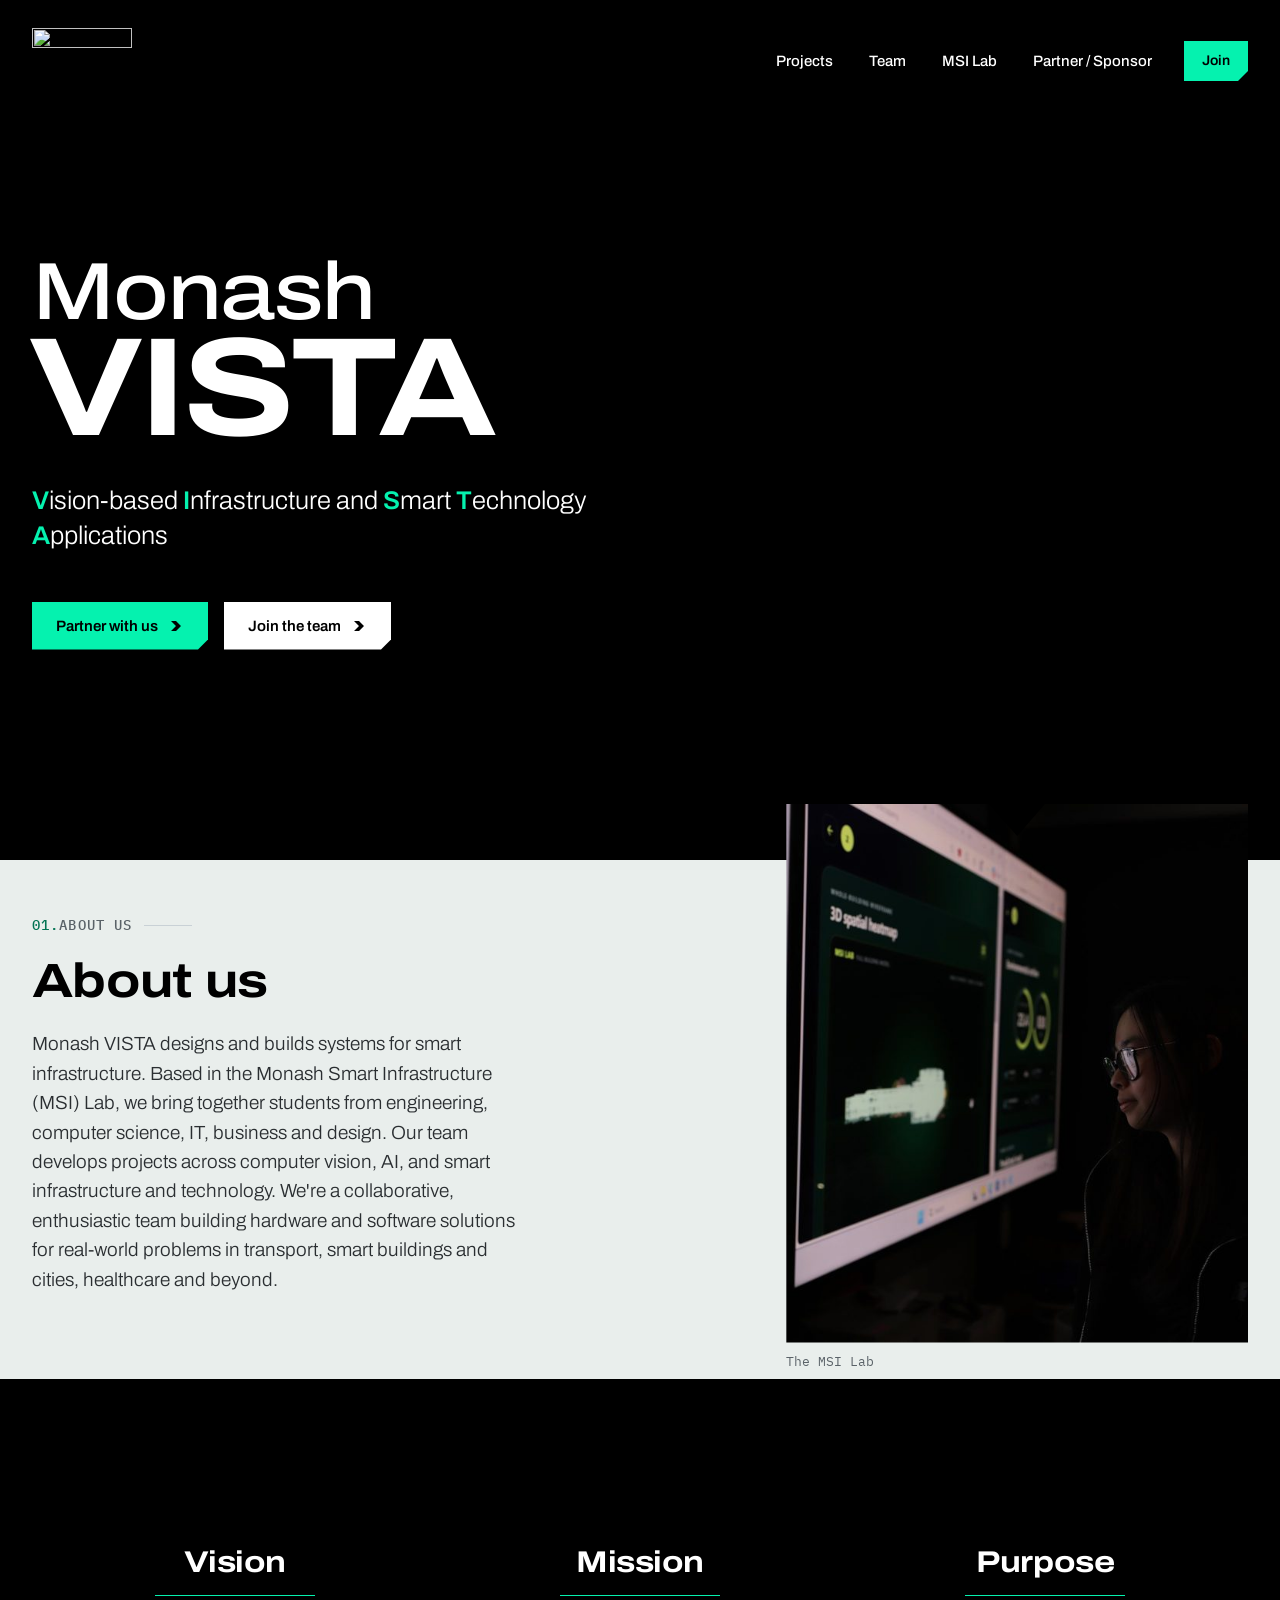
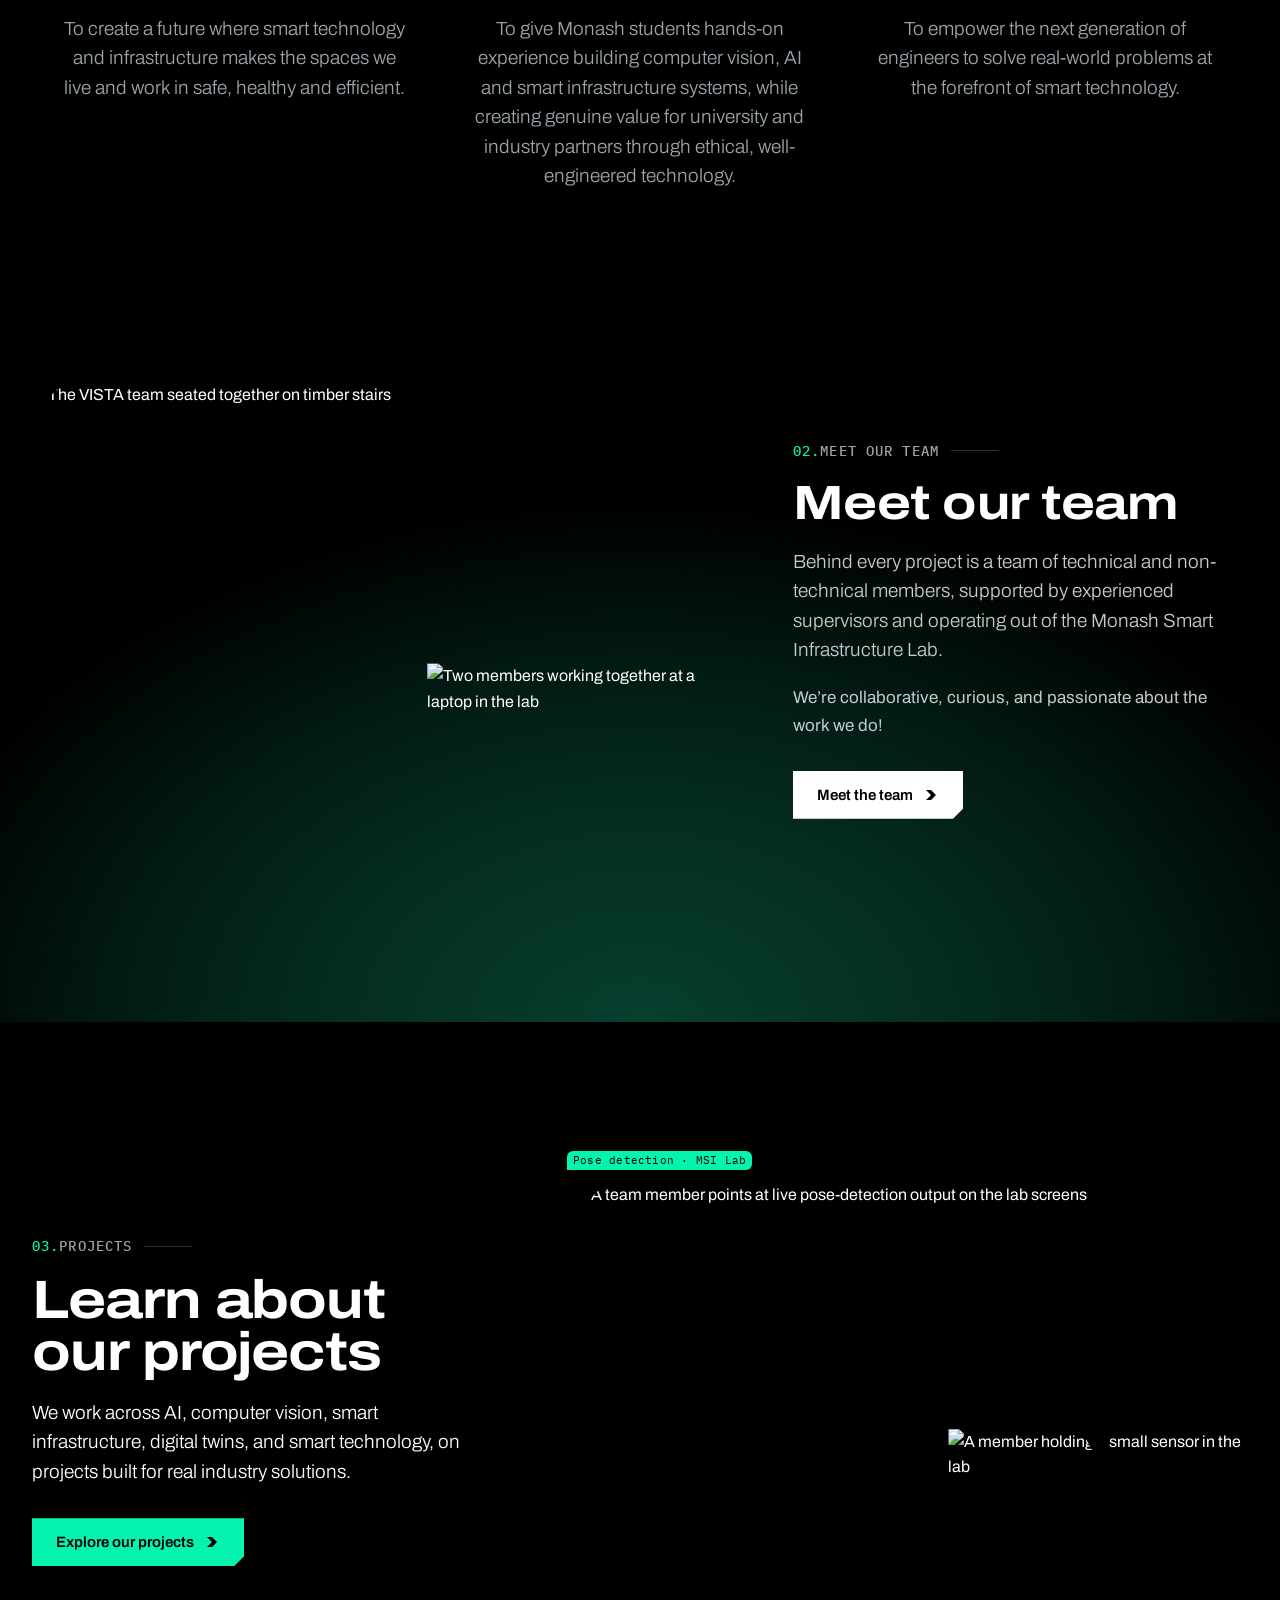
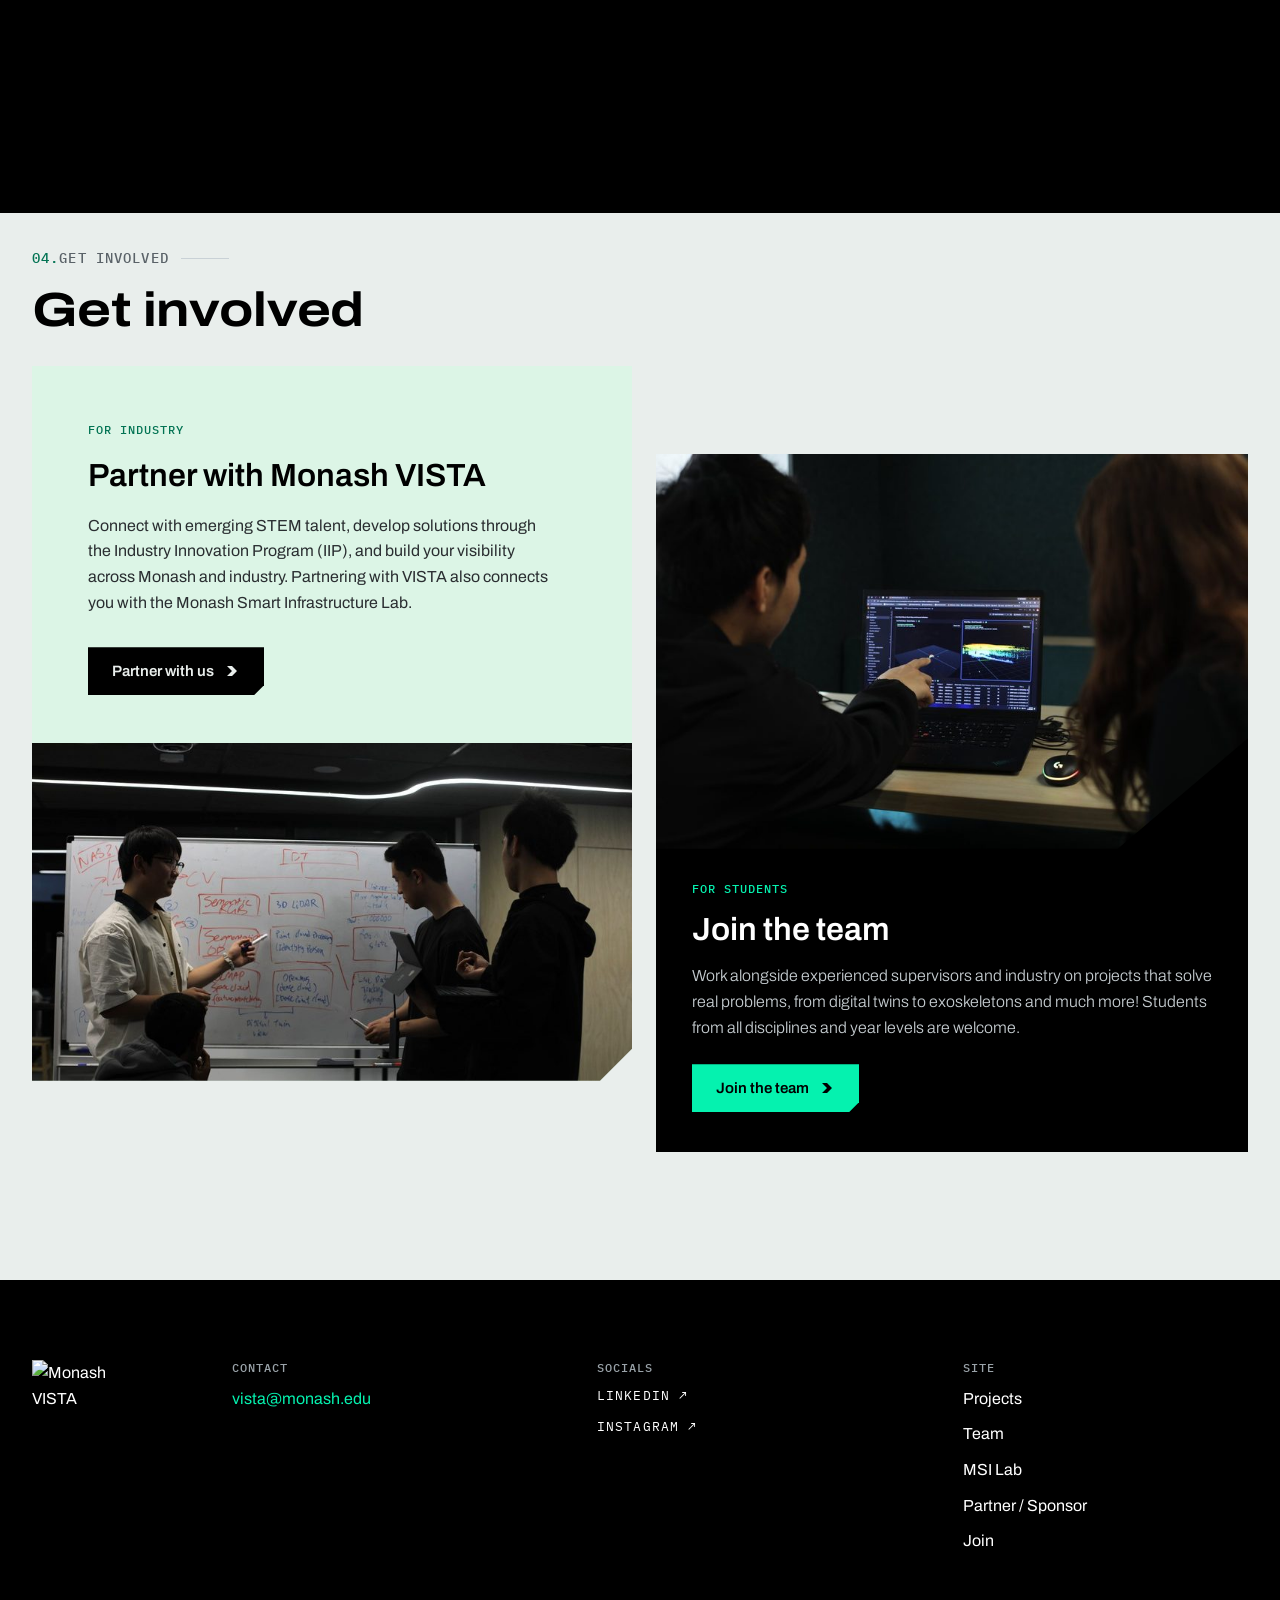
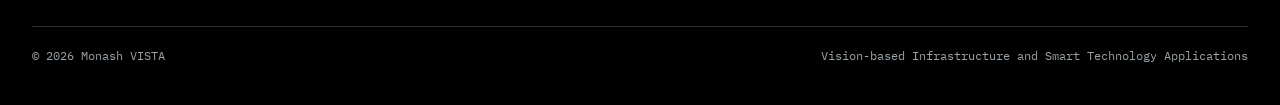
==== index.html @ 9b798c3b "Update vision, mission and purpose statements" ====
<!doctype html>
<html lang="en-AU">
<head>
  <meta charset="utf-8">
  <meta name="viewport" content="width=device-width, initial-scale=1">
  <title>Monash VISTA — Vision-based Infrastructure and Smart Technology Applications</title>
  <meta name="description" content="Monash VISTA is an engineering student team designing vision-based sensing systems for smart infrastructure, based in the Monash Smart Infrastructure (MSI) Lab.">
  <meta property="og:title" content="Monash VISTA — Vision-based Infrastructure and Smart Technology Applications">
  <meta property="og:description" content="Monash VISTA is an engineering student team designing vision-based sensing systems for smart infrastructure, based in the Monash Smart Infrastructure (MSI) Lab.">
  <meta property="og:image" content="assets/images/team/team-2026-1600.jpg">
  <meta name="theme-color" content="#000000">
  <link rel="icon" href="assets/images/logo/vista-mark-black.svg" type="image/svg+xml">

  <!-- Fonts (free, Google Fonts): Archivo + IBM Plex Mono -->
  <link rel="preconnect" href="https://fonts.googleapis.com">
  <link rel="preconnect" href="https://fonts.gstatic.com" crossorigin>
  <link rel="stylesheet" href="https://fonts.googleapis.com/css2?family=Archivo:wdth,wght@100..125,300..700&family=IBM+Plex+Mono:wght@400;500&display=swap">

  <link rel="stylesheet" href="assets/css/styles.css">
  <script>document.documentElement.classList.add('js');</script>
  <script src="assets/js/main.js" defer></script>
</head>
<body>
  <a class="skip-link" href="#main">Skip to content</a>

  <!-- ===================== HERO (dark) ===================== -->
  <section class="hero" data-theme="dark" aria-label="Introduction">
    <!-- Animated point field, drawn by main.js -->
    <canvas class="hero__field" aria-hidden="true"></canvas>
    <div class="hero__boxes" aria-hidden="true"></div>

    <header class="site-header wrap">
      <a class="site-header__logo" href="index.html" aria-label="Monash VISTA home">
        <img src="assets/images/logo/vista-mark-white.svg" alt="" width="100" height="66">
      </a>
      <button class="menu-toggle" type="button" aria-expanded="false" aria-controls="site-nav">Menu</button>
      <nav class="site-nav" id="site-nav" aria-label="Main">
        <a class="site-nav__link" href="projects.html">Projects</a>
        <a class="site-nav__link" href="team.html">Team</a>
        <a class="site-nav__link" href="msi-lab.html">MSI Lab</a>
        <a class="site-nav__link" href="partner.html">Partner / Sponsor</a>
        <a class="btn btn--small" href="index.html#join">Join</a>
      </nav>
    </header>

    <div class="hero__content wrap">
      <h1 class="hero__title">
        <span class="hero__monash">Monash</span>
        <span class="hero__vista">VISTA</span>
      </h1>
      <p class="hero__name"><b>V</b>ision-based <b>I</b>nfrastructure and <b>S</b>mart <b>T</b>echnology <b>A</b>pplications</p>
      <div class="hero__actions">
        <a class="btn" href="partner.html">Partner with us <svg class="chev" viewBox="0 0 12 10" aria-hidden="true"><polygon points="0,0 5,0 10,5 5,10 0,10 5,5" fill="currentColor"/></svg></a>
        <a class="btn btn--ink" href="#join">Join the team <svg class="chev" viewBox="0 0 12 10" aria-hidden="true"><polygon points="0,0 5,0 10,5 5,10 0,10 5,5" fill="currentColor"/></svg></a>
      </div>
    </div>
  </section>

  <main id="main">

    <!-- ===================== 01 ABOUT US (off-white) ===================== -->
    <section class="about soft" id="about" data-theme="light">
      <div class="wrap about__grid">
        <div class="about__text stack">
          <span class="label"><span class="label__index">01.</span>About us</span>
          <h2 class="display h-section">About us</h2>
          <p class="lead">Monash VISTA designs and builds systems for smart infrastructure. Based in the Monash Smart Infrastructure (MSI) Lab, we bring together students from engineering, computer science, IT, business and design. Our team develops projects across computer vision, AI, and smart infrastructure and technology. We're a collaborative, enthusiastic team building hardware and software solutions for real-world problems in transport, smart buildings and cities, healthcare and beyond.</p>
        </div>
        <figure class="about__photo">
          <div class="cut cut--notch">
            <img src="assets/images/team/lab-dashboards-600.jpg" srcset="assets/images/team/lab-dashboards-600.jpg 600w, assets/images/team/lab-dashboards-1200.jpg 1200w" sizes="(max-width: 860px) 100vw, 480px" alt="A VISTA member lit by the 3D spatial heatmap and environmental dashboards in the MSI Lab" width="600" height="700" loading="lazy">
          </div>
          <figcaption class="caption">The MSI Lab</figcaption>
        </figure>
      </div>
    </section>

    <!-- ===================== VISION / MISSION / PURPOSE (black) ===================== -->
    <section class="vmp" id="vision" data-theme="dark" aria-label="Vision, mission and purpose">
      <div class="wrap vmp__grid">
        <div class="vmp__item">
          <h3 class="display">Vision</h3>
          <span class="vmp__rule" aria-hidden="true"></span>
          <p class="lead">To create a future where smart technology and infrastructure makes the spaces we live and work in safe, healthy and efficient. </p>
        </div>
        <div class="vmp__item">
          <h3 class="display">Mission</h3>
          <span class="vmp__rule" aria-hidden="true"></span>
          <p class="lead">To give Monash students hands-on experience building computer vision, AI and smart infrastructure systems, while creating genuine value for university and industry partners through ethical, well-engineered technology.</p>
        </div>
        <div class="vmp__item">
          <h3 class="display">Purpose</h3>
          <span class="vmp__rule" aria-hidden="true"></span>
          <p class="lead">To empower the next generation of engineers to solve real-world problems at the forefront of smart technology.</p>
        </div>
      </div>
    </section>

    <!-- ===================== 02 MEET OUR TEAM (green glow) ===================== -->
    <section class="home-team glow" id="team" data-theme="dark">
      <div class="wrap home-team__grid">
        <div class="home-team__photos">
          <div class="cut cut--corner">
            <img src="assets/images/team/team-2026-800.jpg" srcset="assets/images/team/team-2026-800.jpg 800w, assets/images/team/team-2026-1600.jpg 1600w" sizes="(max-width: 860px) 100vw, 640px" alt="The VISTA team seated together on timber stairs" width="800" height="533" loading="lazy">
          </div>
          <div class="cut cut--blade home-team__inset">
            <img src="assets/images/team/lab-laptop-pair-800.jpg" srcset="assets/images/team/lab-laptop-pair-800.jpg 800w, assets/images/team/lab-laptop-pair-1600.jpg 1600w" sizes="(max-width: 860px) 70vw, 320px" alt="Two members working together at a laptop in the lab" width="800" height="533" loading="lazy">
          </div>
        </div>
        <div class="home-team__text stack">
          <span class="label"><span class="label__index">02.</span>Meet our team</span>
          <h2 class="display h-section">Meet our team</h2>
          <p class="lead">Behind every project is a team of technical and non-technical members, supported by experienced supervisors and operating out of the Monash Smart Infrastructure Lab.</p>
          <p style="font-size:17px">We’re collaborative, curious, and passionate about the work we do!</p>
          <a class="btn btn--ink" href="team.html">Meet the team <svg class="chev" viewBox="0 0 12 10" aria-hidden="true"><polygon points="0,0 5,0 10,5 5,10 0,10 5,5" fill="currentColor"/></svg></a>
        </div>
      </div>
    </section>

    <!-- ===================== 03 LEARN ABOUT OUR PROJECTS (black) ===================== -->
    <section class="home-projects" id="projects" data-theme="dark">
      <div class="wrap home-projects__grid">
        <div class="home-projects__text stack">
          <span class="label"><span class="label__index">03.</span>Projects</span>
          <h2 class="display">Learn about our projects</h2>
          <p class="lead">We work across AI, computer vision, smart infrastructure, digital twins, and smart technology, on projects built for real industry solutions.</p>
          <a class="btn" href="projects.html">Explore our projects <svg class="chev" viewBox="0 0 12 10" aria-hidden="true"><polygon points="0,0 5,0 10,5 5,10 0,10 5,5" fill="currentColor"/></svg></a>
        </div>
        <div class="home-projects__photos">
          <div class="track" data-reveal>
            <span class="track__tag">Pose detection · MSI Lab</span>
            <div class="cut cut--corner">
              <img src="assets/images/projects/digital-twin-detection-800.jpg" srcset="assets/images/projects/digital-twin-detection-800.jpg 800w, assets/images/projects/digital-twin-detection-1600.jpg 1600w" sizes="(max-width: 860px) 100vw, 560px" alt="A team member points at live pose-detection output on the lab screens" width="800" height="533" loading="lazy">
            </div>
          </div>
          <div class="cut cut--notch home-projects__inset">
            <img src="assets/images/projects/sensor-in-hand-800.jpg" srcset="assets/images/projects/sensor-in-hand-800.jpg 800w, assets/images/projects/sensor-in-hand-1600.jpg 1600w" sizes="(max-width: 860px) 70vw, 320px" alt="A member holding a small sensor in the lab" width="800" height="533" loading="lazy">
          </div>
        </div>
      </div>
    </section>

    <!-- ===================== 04 GET INVOLVED (off-white) ===================== -->
    <section class="involve soft" id="partner" data-theme="light">
      <div class="wrap">
        <span class="label"><span class="label__index">04.</span>Get involved</span>
        <h2 class="display h-section">Get involved</h2>
        <div class="involve__grid">
          <div class="partner stack">
            <span class="involve__kicker">For industry</span>
            <h3>Partner with Monash VISTA</h3>
            <p>Connect with emerging STEM talent, develop solutions through the Industry Innovation Program (IIP), and build your visibility across Monash and industry. Partnering with VISTA also connects you with the Monash Smart Infrastructure Lab.</p>
            <a class="btn btn--ink" href="partner.html">Partner with us <svg class="chev" viewBox="0 0 12 10" aria-hidden="true"><polygon points="0,0 5,0 10,5 5,10 0,10 5,5" fill="currentColor"/></svg></a>
            <div class="partner__photo">
              <img src="assets/images/partner/partner-card-whiteboard-800.jpg" srcset="assets/images/partner/partner-card-whiteboard-800.jpg 800w, assets/images/partner/partner-card-whiteboard-1600.jpg 1600w" sizes="(max-width: 860px) 100vw, 600px" alt="VISTA members mapping out a system architecture on the whiteboard" width="800" height="450" loading="lazy">
            </div>
          </div>
          <div class="join stack" id="join" data-theme="dark">
            <div class="cut cut--blade">
              <img src="assets/images/team/lab-point-cloud-800.jpg" srcset="assets/images/team/lab-point-cloud-800.jpg 800w, assets/images/team/lab-point-cloud-1600.jpg 1600w" sizes="(max-width: 860px) 100vw, 480px" alt="Two VISTA members reviewing a LiDAR point cloud on a laptop" width="800" height="534" loading="lazy">
            </div>
            <div class="join__body stack">
              <span class="involve__kicker">For students</span>
              <h3>Join the team</h3>
              <p>Work alongside experienced supervisors and industry on projects that solve real problems, from digital twins to exoskeletons and much more! Students from all disciplines and year levels are welcome.</p>
              <a class="btn" href="mailto:vista@monash.edu">Join the team <svg class="chev" viewBox="0 0 12 10" aria-hidden="true"><polygon points="0,0 5,0 10,5 5,10 0,10 5,5" fill="currentColor"/></svg></a>
            </div>
          </div>
        </div>
      </div>
    </section>
  </main>

  <!-- ===================== FOOTER (dark) ===================== -->
  <footer class="site-footer" id="contact" data-theme="dark">
    <div class="wrap">
      <div class="site-footer__grid">
        <img class="site-footer__lockup" src="assets/images/logo/vista-lockup-white.svg" alt="Monash VISTA" width="120" height="137">
        <div class="site-footer__col stack">
          <span class="site-footer__heading">CONTACT</span>
          <a class="site-footer__email" href="mailto:vista@monash.edu">vista@monash.edu</a>
        </div>
        <div class="site-footer__col stack">
          <span class="site-footer__heading">SOCIALS</span>
          <a class="site-footer__social" href="https://www.linkedin.com/company/114964562" target="_blank" rel="noopener">LINKEDIN ↗</a>
          <a class="site-footer__social" href="https://www.instagram.com/monashvista" target="_blank" rel="noopener">INSTAGRAM ↗</a>
        </div>
        <nav class="site-footer__col stack" aria-label="Footer">
          <span class="site-footer__heading">SITE</span>
          <a href="projects.html">Projects</a>
          <a href="team.html">Team</a>
          <a href="msi-lab.html">MSI Lab</a>
          <a href="partner.html">Partner / Sponsor</a>
          <a href="index.html#join">Join</a>
        </nav>
      </div>
      <div class="site-footer__base">
        <span>© <span data-year>2026</span> Monash VISTA</span>
        <span>Vision-based Infrastructure and Smart Technology Applications</span>
      </div>
    </div>
  </footer>
</body>
</html>
---- assets/css/styles.css ----
/* ==========================================================================
   Monash VISTA — site styles
   Built from the VISTA Design System (colours, type, spacing, components).
   Used by every page: index.html, team.html, projects.html
   Sections:
     1. Tokens (colours, spacing, fonts)  – change brand values here
     2. Base
     3. Components (button, link, label, tracking frame, chevron cuts, glow)
     4. Layout helpers
     5. Header & nav
     6. Homepage sections (hero, about, vision/mission/purpose, team, projects, get involved)
     7. Inner pages (page header, team cards, project rows, closing band)
     7b. MSI Lab page
     7c. Partner / Sponsor page
     8. Footer
     9. Placeholders (remove once the team's text is in)
    10. Phone / tablet adjustments
    11. Reduced motion
   ========================================================================== */

/* 1. TOKENS ---------------------------------------------------------------- */
:root,
[data-theme="light"] {
  --mint: #05f2af;
  --mint-deep: #027353;     /* mint for TEXT on light backgrounds (Mint itself is too light) */
  --mint-wash: #e1fef6;
  --black: #000000;
  --white: #ffffff;
  --off-white: #e9eeec;     /* the soft light background used for light sections */
  --body-dark: #2a2e31;     /* very dark grey body text on light sections */
  --body-light: #c4cbcf;    /* light grey body text on dark sections */

  --surface: #ffffff;
  --surface-raised: #f2f6f8;
  --ink: #000000;
  --ink-muted: #5a6268;
  --line: #c9d1d6;
  --accent: var(--mint-deep);
  --accent-fill: var(--mint);
  --on-accent-fill: var(--black);
  --track: var(--mint-deep);
  --on-track: var(--white);
  --focus: var(--black);

  --space-1: 4px;  --space-2: 8px;   --space-3: 12px;  --space-4: 16px;
  --space-6: 24px; --space-8: 32px;  --space-12: 48px; --space-16: 64px;
  --space-24: 96px; --space-32: 128px;

  --radius-tip: 6px;
  --cut-sm: 10px;
  --cut-lg: 32px;

  --font-sans: "Archivo", "Helvetica Neue", Arial, sans-serif;
  --font-mono: "IBM Plex Mono", ui-monospace, Menlo, monospace;
  --ease: cubic-bezier(.2, .7, .2, 1);
  --page-max: 1280px;

  /* The green glow used behind headers and closing bands */
  --glow: radial-gradient(ellipse 75% 85% at 50% 100%, #073f2f 0%, #052e22 30%, #021a13 55%, #000 80%);
}

/* Any element with data-theme="dark" flips these */
[data-theme="dark"] {
  --surface: #000000;
  --surface-raised: #0d1114;
  --ink: #ffffff;
  --ink-muted: #9aa3a9;
  --line: #2b3236;
  --accent: var(--mint);
  --track: var(--mint);
  --on-track: var(--black);
  --focus: var(--mint);
}
/* Light sections use the soft off-white instead of pure white */
[data-theme="light"].soft { --surface: var(--off-white); }

/* 2. BASE ------------------------------------------------------------------ */
*, *::before, *::after { box-sizing: border-box; }
html { scroll-behavior: smooth; }
body {
  margin: 0;
  font-family: var(--font-sans);
  font-size: 16px;
  line-height: 1.6;
  background: var(--black);
  color: var(--ink);
  -webkit-font-smoothing: antialiased;
}
img { display: block; max-width: 100%; height: auto; }
a { color: inherit; }
h1, h2, h3, p, figure, ol, ul { margin: 0; }
/* Every themed block paints its own ground and text colour */
[data-theme] { background: var(--surface); color: var(--ink); }

.skip-link {
  position: absolute; left: var(--space-4); top: -60px; z-index: 100;
  background: var(--mint); color: var(--black);
  padding: var(--space-2) var(--space-4); font-weight: 600;
}
.skip-link:focus { top: var(--space-4); }

:focus-visible { outline: 2px solid var(--focus); outline-offset: 3px; }

/* Big bold, extra-wide headings */
.display {
  font-weight: 700;
  font-stretch: 118%;
  letter-spacing: -0.015em;
  line-height: 0.98;
  text-wrap: balance;
}
.h-section { font-size: 48px; }           /* About us, Meet our team, Get involved … */
.h-page    { font-size: 58px; line-height: 0.96; letter-spacing: -0.025em; }  /* Meet the team, Our projects */
.mono { font-family: var(--font-mono); }

/* 3. COMPONENTS ------------------------------------------------------------ */

/* Signpost label: 01.ABOUT US */
.label {
  display: inline-flex; align-items: baseline; align-self: flex-start;
  font-family: var(--font-mono); font-size: 14px; font-weight: 500;
  letter-spacing: 0.08em; line-height: 1.3; text-transform: uppercase;
  color: var(--ink-muted);
}
.label__index { color: var(--accent); }
.label::after {
  content: ""; width: var(--space-12); height: 1px;
  margin-left: var(--space-3); background: var(--line); align-self: center;
}

/* Button: chevron-cut corner (the cut deepens on hover) */
.btn {
  --btn-bg: var(--accent-fill);
  --btn-fg: var(--on-accent-fill);
  position: relative; isolation: isolate;
  display: inline-flex; align-items: center; gap: var(--space-3);
  min-height: 48px;
  padding: 14px var(--space-6);
  color: var(--btn-fg);
  font: 600 15px/1.2 var(--font-sans);
  text-decoration: none; cursor: pointer;
  border: 0; background: none;
}
.btn::before {
  content: ""; position: absolute; inset: 0; z-index: -1;
  background: var(--btn-bg);
  clip-path: polygon(0 0, 100% 0, 100% calc(100% - var(--cut-sm)), calc(100% - var(--cut-sm)) 100%, 0 100%);
  transition: clip-path 220ms var(--ease);
}
.btn:hover::before {
  clip-path: polygon(0 0, 100% 0, 100% calc(100% - var(--cut-sm) * 2), calc(100% - var(--cut-sm) * 2) 100%, 0 100%);
}
.btn--ink { --btn-bg: var(--ink); --btn-fg: var(--surface); }
.btn--small { min-height: 40px; padding: 10px 18px; font-size: 14px; }

.chev { width: 14px; height: 10px; flex: none; transition: transform 220ms var(--ease); }
.btn:hover .chev, .link:hover .chev { transform: translateX(3px); }

/* Text link with chevron */
.link {
  display: inline-flex; align-items: center; gap: var(--space-2);
  align-self: flex-start;
  color: var(--ink); font: 600 15px/1.3 var(--font-sans);
  text-decoration: none; padding: 6px 0 4px;
  background: linear-gradient(var(--accent), var(--accent)) 0 100% / 100% 1.5px no-repeat;
  transition: background-size 220ms var(--ease);
}
.link:hover { background-size: 35% 1.5px; }
.link .chev { color: var(--accent); }

/* Tracking frame: detection-box corner brackets + mono tag */
.track {
  --b: 18px; --w: 1.5px;
  position: relative; display: block; padding: var(--space-2);
  background:
    linear-gradient(var(--track), var(--track)) 0 0 / var(--b) var(--w) no-repeat,
    linear-gradient(var(--track), var(--track)) 0 0 / var(--w) var(--b) no-repeat,
    linear-gradient(var(--track), var(--track)) 100% 0 / var(--b) var(--w) no-repeat,
    linear-gradient(var(--track), var(--track)) 100% 0 / var(--w) var(--b) no-repeat,
    linear-gradient(var(--track), var(--track)) 0 100% / var(--b) var(--w) no-repeat,
    linear-gradient(var(--track), var(--track)) 0 100% / var(--w) var(--b) no-repeat,
    linear-gradient(var(--track), var(--track)) 100% 100% / var(--b) var(--w) no-repeat,
    linear-gradient(var(--track), var(--track)) 100% 100% / var(--w) var(--b) no-repeat;
}
.track__tag {
  position: absolute; left: 0; bottom: 100%; margin-bottom: var(--space-1);
  padding: 2px 6px;
  border-radius: var(--radius-tip) var(--radius-tip) var(--radius-tip) 0;
  background: var(--track); color: var(--on-track);
  font: 400 11px/1.4 var(--font-mono); letter-spacing: 0.02em; white-space: nowrap;
}
/* Brackets ease in when scrolled into view (added by main.js) */
.js .track[data-reveal] { --b: 0px; transition: --b 400ms var(--ease); }
.js .track[data-reveal].is-in { --b: 18px; }
@property --b { syntax: "<length>"; inherits: false; initial-value: 18px; }

/* Chevron cuts: photo crops from the logo's geometry */
.cut { overflow: hidden; }
.cut img { width: 100%; height: 100%; object-fit: cover; }
.cut--corner {
  clip-path: polygon(var(--cut-lg) 0, 100% 0, 100% calc(100% - var(--cut-lg)), calc(100% - var(--cut-lg)) 100%, 0 100%, 0 var(--cut-lg));
}
.cut--notch { clip-path: polygon(0 0, 44% 0, 50% var(--cut-lg), 56% 0, 100% 0, 100% 100%, 0 100%); }
.cut--blade { clip-path: polygon(0 0, 100% 0, 100% 72%, 78% 100%, 0 100%); }

/* Green glow background (headers, closing bands, homepage team section) */
.glow { background-color: var(--black); background-image: var(--glow); }

/* Photo placeholder (until real photos arrive) */
.photo-todo {
  display: flex; align-items: center; justify-content: center;
  background-color: var(--surface-raised);
  background-image: radial-gradient(var(--line) 1.5px, transparent 1.5px);
  background-size: 16px 16px;
  font: 400 13px/1.4 var(--font-mono); color: var(--ink-muted); text-align: center; padding: var(--space-4);
}

/* 4. LAYOUT HELPERS -------------------------------------------------------- */
.wrap { width: 100%; max-width: var(--page-max); margin: 0 auto; padding: 0 var(--space-8); }
.stack { display: flex; flex-direction: column; }
.lead { font-size: 19px; line-height: 1.55; font-weight: 300; }
.muted { color: var(--ink-muted); }
.caption { margin-top: 10px; font: 400 13px/1.4 var(--font-mono); color: var(--ink-muted); }

/* 5. HEADER & NAV ---------------------------------------------------------- */
.site-header {
  position: absolute; top: 0; left: 0; right: 0; z-index: 10;
  display: flex; align-items: center; justify-content: space-between; gap: var(--space-6);
  padding-top: 28px; padding-bottom: 28px;
  color: var(--white);
}
.site-header--static { position: relative; }      /* inner pages: header sits in the flow */
.site-header__logo img { width: 100px; }
.site-nav { display: flex; align-items: center; gap: 28px; }
.site-nav__link {
  color: var(--white); text-decoration: none; font-size: 15px; font-weight: 500;
  padding: 12px 4px; transition: color 160ms var(--ease);
}
.site-nav__link:hover,
.site-nav__link[aria-current="page"] { color: var(--mint); }
.menu-toggle {
  display: none;
  min-height: 44px; padding: 0 var(--space-4);
  background: none; border: 1px solid #2b3236; color: var(--white);
  font: 500 12px/1 var(--font-mono); letter-spacing: 0.08em; text-transform: uppercase;
  cursor: pointer;
}

/* 6. HOMEPAGE SECTIONS ----------------------------------------------------- */

/* Hero */
.hero { position: relative; overflow: hidden; min-height: 860px; display: flex; align-items: center; }
.hero__field { position: absolute; inset: 0; width: 100%; height: 100%; }
.hero__boxes { position: absolute; inset: 0; pointer-events: none; }
.hero__boxes .track { position: absolute; left: 0; top: 0; padding: 0; will-change: transform; }
.hero__content { position: relative; padding-top: 168px; padding-bottom: 120px; }
.hero__title { display: flex; flex-direction: column; font-stretch: 118%; line-height: 0.86; }
.hero__monash { font-size: clamp(38px, 8vw, 81px); font-weight: 500; letter-spacing: -0.02em; }
.hero__vista  { font-size: clamp(75px, 16.4vw, 140px); font-weight: 700; letter-spacing: -0.035em; margin-left: -0.03em; }
.hero__name { margin-top: 36px; max-width: 660px; font-size: clamp(19px, 2vw, 26px); line-height: 1.35; font-weight: 300; }
.hero__name b { font-weight: 600; color: var(--mint); }
.hero__actions { display: flex; flex-wrap: wrap; gap: var(--space-4); margin-top: var(--space-12); }

/* About us (off-white) */
.about { padding: 56px 0 48px; }
.about__grid { display: flex; flex-wrap: wrap; gap: var(--space-12) var(--space-16); align-items: flex-start; }
.about__text { flex: 7 1 520px; min-width: 0; gap: var(--space-6); }
.about__text p { max-width: 46ch; color: var(--body-dark); }
.about__photo { flex: 5 1 340px; min-width: 0; margin: -112px 0 -40px; position: relative; z-index: 2; }
.about__photo .cut { aspect-ratio: 6 / 7; }

/* Vision / Mission / Purpose (black) */
.vmp { padding: 168px 0 64px; }
.vmp__grid { display: grid; grid-template-columns: repeat(3, minmax(0, 1fr)); }
.vmp__item { padding: 0 32px; display: flex; flex-direction: column; gap: 18px; text-align: center; }
.vmp__item h3 { font-size: 30px; line-height: 1; color: var(--white); }
.vmp__rule { width: 160px; height: 1px; background: var(--mint); align-self: center; }
.vmp__item p { color: var(--ink-muted); }

/* Meet our team (green glow) */
.home-team { padding: 128px 0 144px; }
.home-team__grid,
.home-projects__grid { display: flex; flex-wrap: wrap; gap: 64px 80px; align-items: center; }
.home-team__photos { flex: 7 1 520px; min-width: 0; position: relative; padding-bottom: 96px; }
.home-team__photos > .cut:first-child { aspect-ratio: 3 / 2; width: 88%; }
.home-team__inset { position: absolute; right: 0; bottom: 0; width: 42%; aspect-ratio: 4 / 3; }
.home-team__text { flex: 5 1 340px; min-width: 0; gap: 20px; }
.home-team__text p { max-width: 44ch; color: var(--body-light); }
.home-team__text .btn,
.home-projects__text .btn { align-self: flex-start; margin-top: var(--space-3); }

/* Learn about our projects (black) */
.home-projects { padding: 128px 0 160px; }
.home-projects__text { flex: 5 1 340px; min-width: 0; gap: 20px; }
.home-projects__text h2 { font-size: 54px; line-height: 0.95; letter-spacing: -0.02em; }
.home-projects__text p { max-width: 42ch; }
.home-projects__photos { flex: 7 1 520px; min-width: 0; position: relative; padding: 24px 0 120px; }
.home-projects__photos > .track { width: 78%; }
.home-projects__photos > .track .cut { aspect-ratio: 3 / 2; }
.home-projects__inset { position: absolute; right: 0; bottom: 0; width: 44%; aspect-ratio: 4 / 3; outline: 10px solid var(--black); }

/* Get involved (off-white) */
.involve { padding: var(--space-8) 0 var(--space-32); }
.involve h2 { margin-top: var(--space-4); }
.involve__grid { display: flex; flex-wrap: wrap; gap: var(--space-6); margin-top: var(--space-8); align-items: flex-start; }
.involve__kicker { font: 500 12px/1.3 var(--font-mono); letter-spacing: 0.08em; text-transform: uppercase; color: var(--accent); }
.partner {
  flex: 0 1 600px; min-width: 0; gap: 20px;
  background: #dcf5e6; padding: 56px 56px 64px;
  clip-path: polygon(0 0, 100% 0, 100% calc(100% - var(--cut-lg)), calc(100% - var(--cut-lg)) 100%, 0 100%);
}
.partner h3 { font-size: 32px; line-height: 1.1; font-weight: 600; }
.partner p { max-width: 52ch; font-size: 16px; line-height: 1.6; color: var(--body-dark); }
.partner .btn { align-self: flex-start; margin-top: var(--space-3); }
.partner__photo { margin: 28px -56px -64px; aspect-ratio: 16 / 9; overflow: hidden; }   /* runs to the card's edges */
.partner__photo img { display: block; width: 100%; height: 100%; object-fit: cover; }
.join { flex: 5 1 340px; min-width: 0; margin-top: 88px; }
.join .cut { aspect-ratio: 3 / 2; }
.join__body { padding: var(--space-8) 36px 40px; gap: var(--space-4); }
.join h3 { font-size: 32px; line-height: 1.1; font-weight: 600; }
.join p { font-size: 16px; line-height: 1.6; font-weight: 300; color: var(--body-light); }
.join .btn { align-self: flex-start; margin-top: var(--space-2); }

/* 7. INNER PAGES (team.html, projects.html) -------------------------------- */

/* Page header with the green glow */
.page-header__body { padding-top: 112px; padding-bottom: 120px; gap: 20px; }
.page-header__body p { margin-top: var(--space-2); max-width: 46ch; color: var(--body-light); }

/* Team page header: the team photo under a soft dark overlay, fading into black */
.t-hero { position: relative; overflow: hidden; background: var(--black); }
.t-hero__bg { position: absolute; left: 0; top: -12.5vw; width: 100%; height: auto; display: block; }
.t-hero__shade {
  position: absolute; inset: 0; pointer-events: none;
  background-color: rgba(0, 0, 0, 0.55);
  background-image: linear-gradient(180deg, rgba(0, 0, 0, 0.35) 0%, rgba(0, 0, 0, 0) 20%, rgba(0, 0, 0, 0) 60%, rgba(0, 0, 0, 0.3) 72%, rgba(0, 0, 0, 0.65) 84%, rgba(0, 0, 0, 0.9) 94%, #000 100%);
}
.t-hero .site-header, .t-hero .page-header__body { position: relative; z-index: 2; }
.t-hero .page-header__body { padding-top: max(240px, calc(28vw - 110px)); padding-bottom: 72px; }
.t-hero .page-header__body p { color: #e4e9eb; }

/* Section on an inner page */
.page-section { padding: 96px 0 112px; }
.page-section h2 { margin-top: var(--space-4); }

/* People cards (Team page) */
.people { display: grid; grid-template-columns: repeat(3, minmax(0, 1fr)); gap: 64px 40px; margin-top: 56px; align-items: stretch; list-style: none; padding: 0; }
.person { display: flex; flex-direction: column; gap: 14px; min-width: 0; }
.person__photo { width: 78%; aspect-ratio: 4 / 5; background: var(--surface-raised); }
.person__name { margin-top: 10px; font-size: 24px; line-height: 1.2; font-weight: 600; }
.person__role { font: 400 13px/1.4 var(--font-mono); letter-spacing: 0.08em; color: var(--accent); }
.person__title { margin-top: -6px; font-size: 14px; line-height: 1.4} /*; color: var(--ink-muted); }*/
.person__bio p { font-size: 13px; line-height: 1.6; font-weight: 300; }
[data-theme="dark"] .person__bio p { color: var(--body-light); }
[data-theme="light"] .person__bio p { color: var(--body-dark); }
.person__bio { display: flex; flex-direction: column; gap: 14px; }
.person__social {
  align-self: flex-start; margin-top: auto; padding-top: 8px;
  font: 400 13px/1.4 var(--font-mono); letter-spacing: 0.08em; text-decoration: none; color: var(--ink);
}
.person__social:hover { color: var(--accent); }

/* Supervisors: first ~11 lines, fading out, then "Read more" */
.js .person__bio--clamp { gap: 10px; height: 222px; margin-bottom: -8px; overflow: hidden;
  -webkit-mask-image: linear-gradient(to bottom, #000 72%, transparent 100%);
          mask-image: linear-gradient(to bottom, #000 72%, transparent 100%); }
.js .person__bio--clamp.is-open { height: auto; margin-bottom: 0; -webkit-mask-image: none; mask-image: none; }
.read-more {
  align-self: flex-start; margin-top: auto; padding: 0 0 2px;
  background: none; border: 0; border-bottom: 1.5px solid var(--accent); cursor: pointer;
  color: var(--accent); font: 600 15px/1.3 var(--font-sans);
}
.person__bio--clamp.is-open + .read-more { margin-top: 0; }
html:not(.js) .read-more { display: none; }
.read-more ~ .person__social { margin-top: 0; }

/* "This could be you" card */
.join-card {
  width: 78%; aspect-ratio: 4 / 5; min-height: 260px; align-self: start;
  display: flex; flex-direction: column; justify-content: center; gap: 16px;
  padding: 28px; border: 1px dashed var(--mint); color: var(--white); text-decoration: none;
}
.join-card__kicker { font: 500 13px/1.3 var(--font-mono); letter-spacing: 0.08em; color: var(--mint); }
.join-card__title { font-size: 28px; line-height: 1.05; }
.join-card__cta { display: inline-flex; align-items: center; gap: 10px; font-weight: 600; color: var(--mint); }

/* Project rows (Projects page) */
.project-list { padding: 112px 0 144px; overflow: hidden; }
.project-list .wrap { display: flex; flex-direction: column; gap: 176px; }
.prow { display: flex; gap: 72px; align-items: center; }
.prow__text { flex: 5 1 0; min-width: 0; gap: 18px; position: relative; }
.prow__kicker { font: 500 14px/1.3 var(--font-mono); letter-spacing: 0.08em; color: var(--mint); }
.prow__text h2 { font-size: 30px; line-height: 1.1; }
.prow__text .lead { max-width: 42ch; color: var(--body-light); }
.prow__media { flex: 7 1 0; min-width: 0; position: relative; }
.prow__media .cut, .prow__media .photo-todo { position: relative; aspect-ratio: 4 / 3; }
.prow__glow { position: absolute; inset: -90px -60px; pointer-events: none;
  background: radial-gradient(ellipse 60% 60% at var(--gx, 35%) 55%, rgba(7,92,66,.55) 0%, rgba(5,46,34,.35) 40%, rgba(0,0,0,0) 72%); }
.prow--flip .prow__glow { --gx: 65%; }
.prow__media .prow__wide { aspect-ratio: 16 / 9; }           /* LiDAR photo */
.prow__media .prow__platform { aspect-ratio: 1600 / 994; }   /* platform photo, uncropped */
/* Exoskeleton: front and back views side by side, one chevron cut on each outer corner */
.prow__pair { position: relative; display: flex; gap: 20px; }
.prow__media .prow__pair .cut { flex: 1 1 0; min-width: 0; aspect-ratio: 402 / 424; background: #0d1114; }
.prow__pair-left  { clip-path: polygon(var(--cut-lg) 0, 100% 0, 100% 100%, 0 100%, 0 var(--cut-lg)); }
.prow__pair-right { clip-path: polygon(0 0, 100% 0, 100% calc(100% - var(--cut-lg)), calc(100% - var(--cut-lg)) 100%, 0 100%); }

/* Closing band (green glow) */
.closing { padding: 120px 0 128px; }
.closing .wrap { display: flex; flex-direction: column; align-items: center; text-align: center; gap: 28px; }
.closing__text { max-width: 34ch; font-stretch: 112%; font-size: 33px; line-height: 1.3; font-weight: 500; letter-spacing: -0.01em; }
.closing__actions { display: flex; flex-wrap: wrap; justify-content: center; gap: var(--space-4); }

/* 7b. MSI LAB PAGE (msi-lab.html) ------------------------------------------ */

/* A lighter off-white used on the MSI Lab page */
[data-theme="light"].soft-light { --surface: #f2f5f4; }

/* Header: title, lead, then the full-width digital twin scan */
.msi-header__body { padding-bottom: 72px; }
.msi-header__title { max-width: 16ch; }
.msi-header__media { padding-bottom: 112px; }
.msi-header__media img { display: block; width: 100%; height: auto; }

/* 01 About the lab */
.msi-about { padding: 112px 0 120px; }
.msi-about__grid { display: grid; grid-template-columns: 6fr 5fr; gap: 72px; align-items: center; }
.msi-about__text { gap: 20px; }
.msi-about__text p { font-size: 19px; line-height: 1.55; color: var(--body-dark); }
.msi-about__text .msi-about__lead { margin-top: 12px; font-style: italic; }
.msi-about__link {
  align-self: flex-start; margin-top: 8px;
  font: 400 13px/1.4 var(--font-mono); letter-spacing: 0.08em;
  color: var(--mint-deep); text-decoration: none;
}
.msi-about__link:hover { text-decoration: underline; }
.msi-about__photo { aspect-ratio: 4 / 5; }

/* Thin green line between About and Digital infrastructure */
.msi-rule { margin: 0; border: 0; border-top: 1px solid var(--mint-deep); }

/* 02 Digital infrastructure */
.msi-infra { padding: 112px 0 128px; }
.msi-intro { margin-top: 20px; font-size: 19px; line-height: 1.55; color: var(--body-dark); }
.msi-intro--dark { max-width: 92ch; font-weight: 300; color: var(--body-light); }

.msi-pillars { list-style: none; margin: 56px 0 0; padding: 0; display: grid; grid-template-columns: repeat(3, minmax(0, 1fr)); gap: 56px 64px; }
.msi-pillar { display: flex; flex-direction: column; gap: 10px; }
/* whole-pixel line heights keep the 1px lines crisp and identical */
.msi-pillar h3 { font-size: 24px; line-height: 30px; font-weight: 600; color: var(--black); }
.msi-pillar__rule { display: block; width: 160px; height: 1px; margin: 4px 0 6px; background: var(--mint-deep); }
.msi-pillar p { font-size: 15px; line-height: 24px; color: var(--body-dark); }

.msi-stat {
  display: flex; align-items: baseline; gap: 20px;
  margin-top: 88px; padding-top: 28px; border-top: 1px solid var(--mint-deep);
}
.msi-stat__num { font-stretch: 118%; font-size: 56px; line-height: 1; font-weight: 700; color: var(--mint-deep); }
.msi-stat__label { font: 400 13px/1.4 var(--font-mono); letter-spacing: 0.06em; color: var(--body-dark); }

.msi-sensors {
  list-style: none; margin: 32px 0 0; padding: 20px;
  display: grid; grid-template-columns: repeat(5, minmax(0, 1fr)); gap: 20px;
}
.msi-sensors li { display: flex; flex-direction: column; gap: 12px; }
.msi-sensors span { font: 400 12px/1.4 var(--font-mono); letter-spacing: 0.06em; color: var(--body-dark); text-align: center; }
.msi-sensors__tile {
  aspect-ratio: 1 / 1; background: var(--white);
  display: flex; align-items: center; justify-content: center; padding: 24px;
}
.msi-sensors__tile img { display: block; max-width: 100%; max-height: 100%; object-fit: contain; }
.msi-sensors__tile--photo { padding: 0; overflow: hidden; }
.msi-sensors__tile--photo img { width: 100%; height: 100%; max-width: none; max-height: none; object-fit: cover; object-position: 47% center; }

/* 03 Lab projects */
.msi-projects { padding: 112px 0 136px; }
.msi-cards { display: grid; grid-template-columns: repeat(2, minmax(0, 1fr)); gap: 80px 56px; margin-top: 64px; }
.msi-card { display: flex; flex-direction: column; gap: 16px; min-width: 0; }
.msi-card h3 { margin-top: 10px; font-stretch: 112%; font-size: 24px; line-height: 1.15; font-weight: 700; color: var(--white); }
.msi-card p { font-size: 15px; line-height: 24px; font-weight: 300; color: var(--body-light); }

/* Every project image sits in the same 16:10 frame so the tracking brackets line up */
.msi-frame { position: relative; aspect-ratio: 16 / 10; overflow: hidden; }
.msi-frame img { display: block; width: 100%; height: 100%; object-fit: cover; }
.msi-frame--contain img { object-fit: contain; }

/* Smart Cities: hazard photos linked to their map markers */
.city { background: #0d1114; }
.city img { position: absolute; }
.city__aerial { left: 0; top: 44%; width: 100%; height: 56% !important; }
.city__lines { position: absolute; inset: 0; width: 100%; height: 100%; pointer-events: none; }
.city__lines line { stroke: #ff3b30; stroke-width: 1.25; vector-effect: non-scaling-stroke; }
.city__dot {
  position: absolute; width: 12px; height: 12px; margin: -6px 0 0 -6px;
  border-radius: 50%; background: #ff3b30; box-shadow: 0 0 0 2px var(--black);
}
.city__hazard { top: 1px; width: 20% !important; height: calc(36.8% - 1px) !important; box-shadow: 0 0 0 1px #ff3b30; }
.city__car { left: 0; top: 0; width: 19% !important; height: 22.08% !important; }
.city__popup {
  right: 2%; bottom: 2.88%; width: 34% !important; height: 22% !important;
  border-radius: 4px; box-shadow: 0 4px 16px rgba(0, 0, 0, 0.55);
}
.city__key {
  position: absolute; left: 0; top: 33.6%; max-width: 19%;
  display: flex; align-items: flex-start; gap: 6px;
  font: 400 8px/1.3 var(--font-mono); letter-spacing: 0.02em; color: #9aa3a9;
}
.city__key-dot { flex: 0 0 7px; height: 7px; margin-top: 1px; border-radius: 50%; background: #ff3b30; }

/* Healthcare: digital twin strip above three pose shots */
.health { display: flex; flex-direction: column; gap: 8px; }
.health__twin { flex: 38 1 0; min-height: 0; overflow: hidden; background: #0d1114; }
.health__poses { flex: 62 1 0; min-height: 0; display: flex; gap: 8px; }
.health__poses figure { margin: 0; min-width: 0; display: flex; flex-direction: column; gap: 6px; }
.health__poses figure > div { flex: 1 1 0; min-height: 0; overflow: hidden; background: #0d1114; }
.health__poses img { object-position: center top; }
.health__poses figcaption { font: 400 10px/1 var(--font-mono); letter-spacing: 0.04em; color: #9aa3a9; text-align: center; }

/* Smart Factories: ratchet detection beside the production line */
.factory { display: flex; gap: 8px; }
.factory__ratchet { flex: 0 0 auto; height: 100%; aspect-ratio: 444 / 621; overflow: hidden; background: #0d1114; }
.factory__line { flex: 1 1 0; min-width: 0; height: 100%; overflow: hidden; background: #0d1114; }

@media (max-width: 860px) {
  .msi-header__body { padding-bottom: 48px; }
  .msi-header__media { padding-bottom: 72px; }
  .msi-about, .msi-infra, .msi-projects { padding: var(--space-16) 0; }
  .msi-about__grid { grid-template-columns: 1fr; gap: var(--space-12); }
  .msi-sensors { grid-template-columns: repeat(2, minmax(0, 1fr)); padding: 0; }
  .msi-cards { grid-template-columns: 1fr; gap: 64px; }
  .msi-pillars { grid-template-columns: 1fr; gap: 40px; }
  .msi-stat__num { font-size: 44px; }
}

/* 7c. PARTNER / SPONSOR PAGE (partner.html) --------------------------------- */

/* Hero: text over the lab photo, under a soft dark overlay */
.p-hero { position: relative; min-height: 820px; background: var(--black); color: var(--white); overflow: hidden; }
.p-hero__bg { position: absolute; inset: 0; width: 100%; height: 100%; object-fit: cover; object-position: 50% 40%; display: block; }
.p-hero__shade {
  position: absolute; inset: 0; pointer-events: none;
  background-color: rgba(0, 0, 0, 0.55);
  background-image: linear-gradient(180deg, rgba(0, 0, 0, 0.35) 0%, rgba(0, 0, 0, 0) 22%, rgba(0, 0, 0, 0) 55%, rgba(0, 0, 0, 0.85) 100%);
}
.p-hero__header { position: relative; z-index: 3; }
.p-hero__body { position: relative; z-index: 2; }
.p-hero__text { max-width: 640px; padding: 150px 0 120px; gap: 22px; }
.p-hero__title { font-size: 72px; line-height: 0.94; letter-spacing: -0.005em; }
.p-hero__accent { display: block; color: var(--mint); }
.p-hero__monash { display: block; margin-top: 0.12em; font-size: 0.62em; letter-spacing: -0.02em; }
.p-hero__text .btn { align-self: flex-start; margin-top: 10px; }
.p-hero__lead { margin-top: 6px; max-width: 40ch; font-size: 19px; line-height: 1.55; color: #e4e9eb; }

/* 01 Partnership benefits */
.p-benefits { padding: 112px 0 120px; }
.p-rule { display: block; width: 160px; height: 1px; margin: 4px 0 6px; background: var(--mint-deep); }
.p-feature { display: grid; grid-template-columns: 6fr 5fr; gap: 72px; align-items: center; margin-top: 64px; }
.p-feature__text { gap: 16px; }
.p-feature__text h3, .p-benefit h3 { font-size: 24px; line-height: 30px; font-weight: 600; color: var(--black); }
.p-feature__text p { font-size: 19px; line-height: 1.55; color: var(--body-dark); }
.p-feature__photo { aspect-ratio: 4 / 3; }

.p-three {
  display: grid; grid-template-columns: repeat(3, minmax(0, 1fr)); gap: 56px 48px;
  margin-top: 96px; padding-top: 56px; border-top: 1px solid var(--mint-deep);
}
.p-benefit { display: flex; flex-direction: column; gap: 10px; }
.p-benefit h3 { min-height: 60px; }            /* two lines, so the green lines stay level */
.p-benefit p { font-size: 15px; line-height: 24px; color: var(--body-dark); }
.p-benefit__link {
  align-self: flex-start; margin-top: 6px;
  font: 400 13px/1.4 var(--font-mono); letter-spacing: 0.08em;
  color: var(--mint-deep); text-decoration: none;
}
.p-benefit__link:hover { text-decoration: underline; }
.nowrap { white-space: nowrap; }

/* Full-width photo band that fades into the closing section */
.p-band { position: relative; background: var(--black); }
.p-band img { display: block; width: 100%; height: clamp(320px, 31vw, 620px); object-fit: cover; object-position: 50% 52%; }   /* height scales with screen width so heads are never cut off */
.p-band::after {
  content: ""; position: absolute; inset: 0; pointer-events: none;
  background: linear-gradient(180deg, rgba(0, 0, 0, 0) 70%, #000 100%);
}

/* Closing */
.p-closing { padding: 136px 0 128px; }
.p-closing .wrap { gap: 24px; }
.p-closing__sub { max-width: 52ch; font-size: 19px; line-height: 1.55; font-weight: 300; color: var(--body-light); }

@media (max-width: 1100px) {
  .p-hero__title { font-size: 60px; }
}
@media (max-width: 860px) {
  .p-hero { min-height: 0; }
  .p-hero__text { max-width: none; padding: 72px 0 80px; }
  .p-hero__title { font-size: 52px; }
  .p-benefits { padding: var(--space-16) 0; }
  .p-feature { grid-template-columns: 1fr; gap: var(--space-12); }
  .p-three { grid-template-columns: 1fr; gap: 40px; margin-top: 64px; }
  .p-benefit h3 { min-height: 0; }
  .p-band img { height: 240px; }
}

/* 8. FOOTER ---------------------------------------------------------------- */
.site-footer { padding: 80px 0 40px; }
.site-footer__grid { display: flex; flex-wrap: wrap; gap: var(--space-12) 80px; align-items: flex-start; }
.site-footer__lockup { width: 120px; }
.site-footer__col { flex: 1 1 200px; gap: 10px; }
.site-footer__heading { font: 500 12px/1.3 var(--font-mono); letter-spacing: 0.08em; color: var(--ink-muted); }
.site-footer a { text-decoration: none; }
.site-footer a:hover { color: var(--mint); }
.site-footer__email { color: var(--mint); }
.site-footer__social { font: 400 13px/1.6 var(--font-mono); letter-spacing: 0.08em; }
.site-footer__base {
  margin-top: 72px; padding-top: 20px; border-top: 1px solid var(--line);
  display: flex; flex-wrap: wrap; justify-content: space-between; gap: var(--space-3);
  font: 400 12px/1.5 var(--font-mono); color: var(--ink-muted);
}

/* 9. PLACEHOLDERS — delete this block once all team text is in ------------- */
.todo {
  display: inline-block;
  font: 400 14px/1.5 var(--font-mono);
  letter-spacing: 0; color: var(--accent);
  border: 1px dashed currentColor; padding: 10px 14px;
}
.todo--sm { font-size: 13px; }
.todo--match { color: inherit; }   /* placeholder takes the colour of the text it stands in for */

/* 10. PHONE / TABLET ------------------------------------------------------- */
@media (max-width: 1000px) {
  .people { grid-template-columns: repeat(2, minmax(0, 1fr)); }
}
@media (max-width: 860px) {
  .wrap { padding: 0 var(--space-4); }
  .site-nav {
    position: absolute; top: 100%; left: var(--space-4); right: var(--space-4); z-index: 20;
    flex-direction: column; align-items: stretch; gap: 0;
    background: var(--black); border: 1px solid #2b3236; padding: var(--space-2) var(--space-4) var(--space-4);
    display: none;
  }
  .site-nav.is-open { display: flex; }
  .site-nav__link { padding: 14px 0; border-bottom: 1px solid #2b3236; }
  .site-nav .btn { margin-top: var(--space-4); justify-content: center; }
  .menu-toggle { display: inline-flex; align-items: center; }
  .site-header__logo img { width: 72px; }
  .hero { min-height: 720px; }
  .hero__content { padding-top: 140px; padding-bottom: 88px; }
  .h-section { font-size: 38px; }
  .h-page { font-size: 44px; }
  .about { padding: var(--space-16) 0; }
  .about__photo { margin: 0; }
  .vmp { padding: var(--space-16) 0; }
  .vmp__grid { grid-template-columns: 1fr; gap: var(--space-12); }
  .vmp__item { padding: 0; }
  .home-team, .home-projects { padding: var(--space-16) 0 var(--space-24); }
  .home-team__photos, .home-projects__photos { padding-bottom: 0; }
  .home-team__inset, .home-projects__inset { position: static; width: 70%; margin: 16px 0 0 auto; }
  .home-projects__text h2 { font-size: 40px; }
  .partner { padding: 40px 24px 48px; }
  .partner__photo { margin: 20px -24px -48px; }
  .join { margin-top: 0; }
  .join__body { padding: var(--space-6) var(--space-6) var(--space-8); }
  .page-header__body { padding-top: 64px; padding-bottom: 72px; }
  .t-hero__bg { top: 0; -webkit-mask-image: linear-gradient(180deg, #000 55%, transparent 100%); mask-image: linear-gradient(180deg, #000 55%, transparent 100%); }   /* phones: fade the photo's own bottom edge */
  .t-hero .page-header__body { padding-top: max(180px, calc(62vw - 40px)); padding-bottom: 56px; }
  .page-section { padding: var(--space-16) 0; }
  .project-list { padding: var(--space-16) 0 var(--space-24); }
  .project-list .wrap { gap: var(--space-24); }
  .prow, .prow--flip { flex-direction: column; align-items: stretch; gap: var(--space-8); }
  .prow--flip .prow__media { order: 2; }
  .prow__text, .prow__media { flex: none; }
  .closing__text { font-size: 24px; }
}
@media (max-width: 640px) {
  .people { grid-template-columns: 1fr; }
  .person__photo, .join-card { width: 100%; }
}

/* 11. REDUCED MOTION ------------------------------------------------------- */
@media (prefers-reduced-motion: reduce) {
  html { scroll-behavior: auto; }
  *, *::before, *::after { transition: none !important; }
}
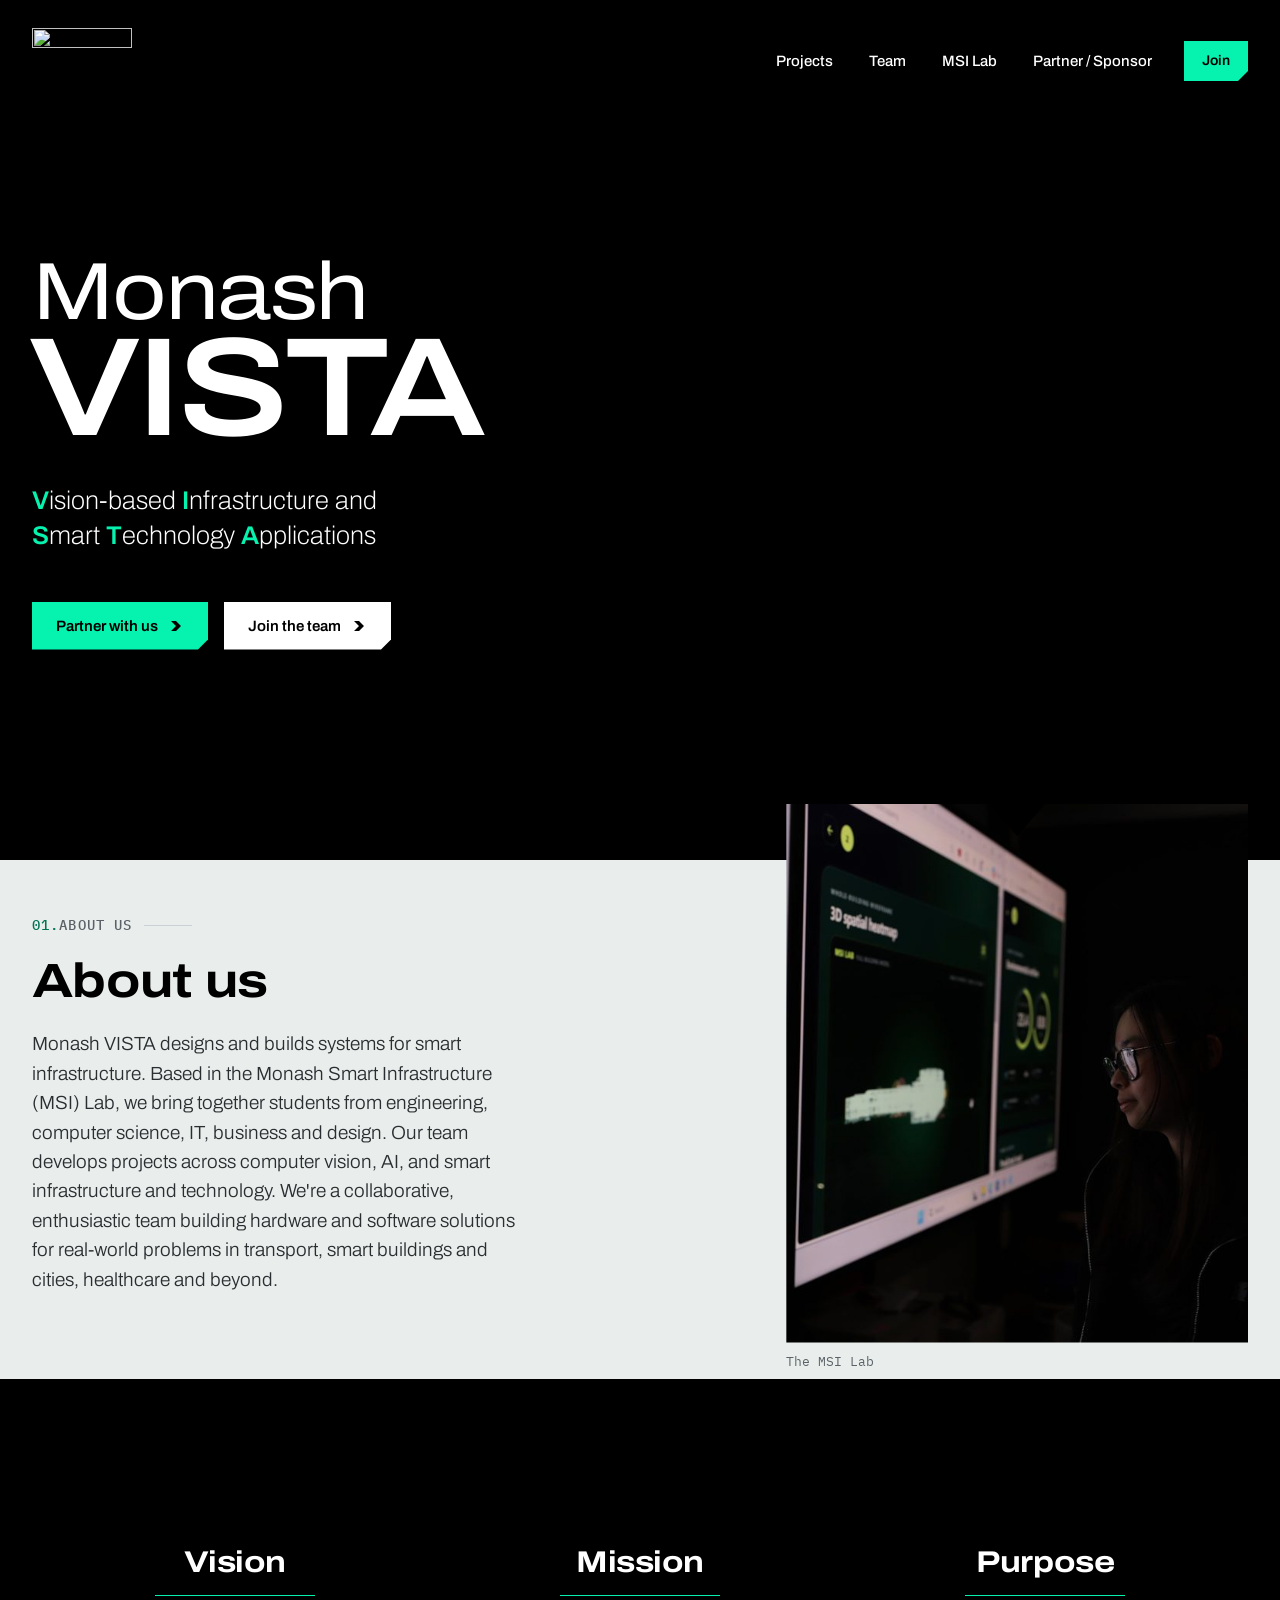
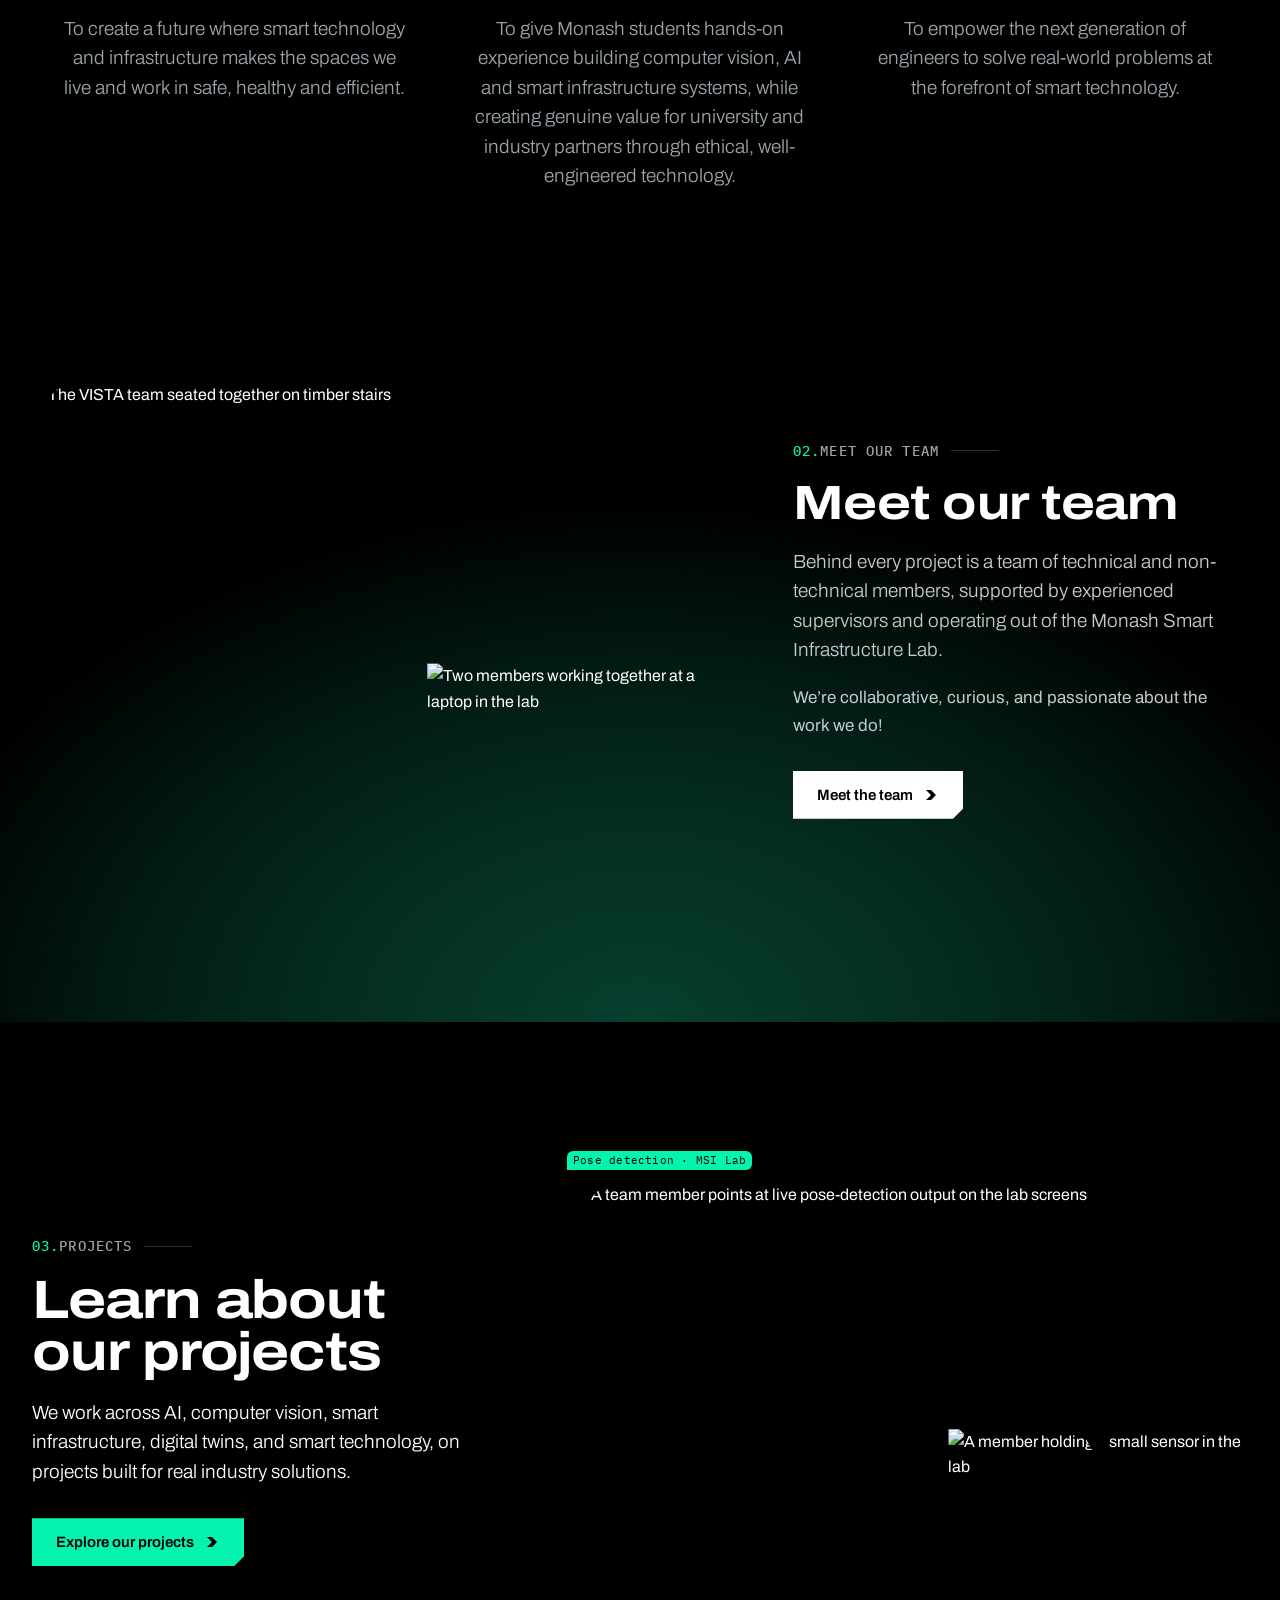
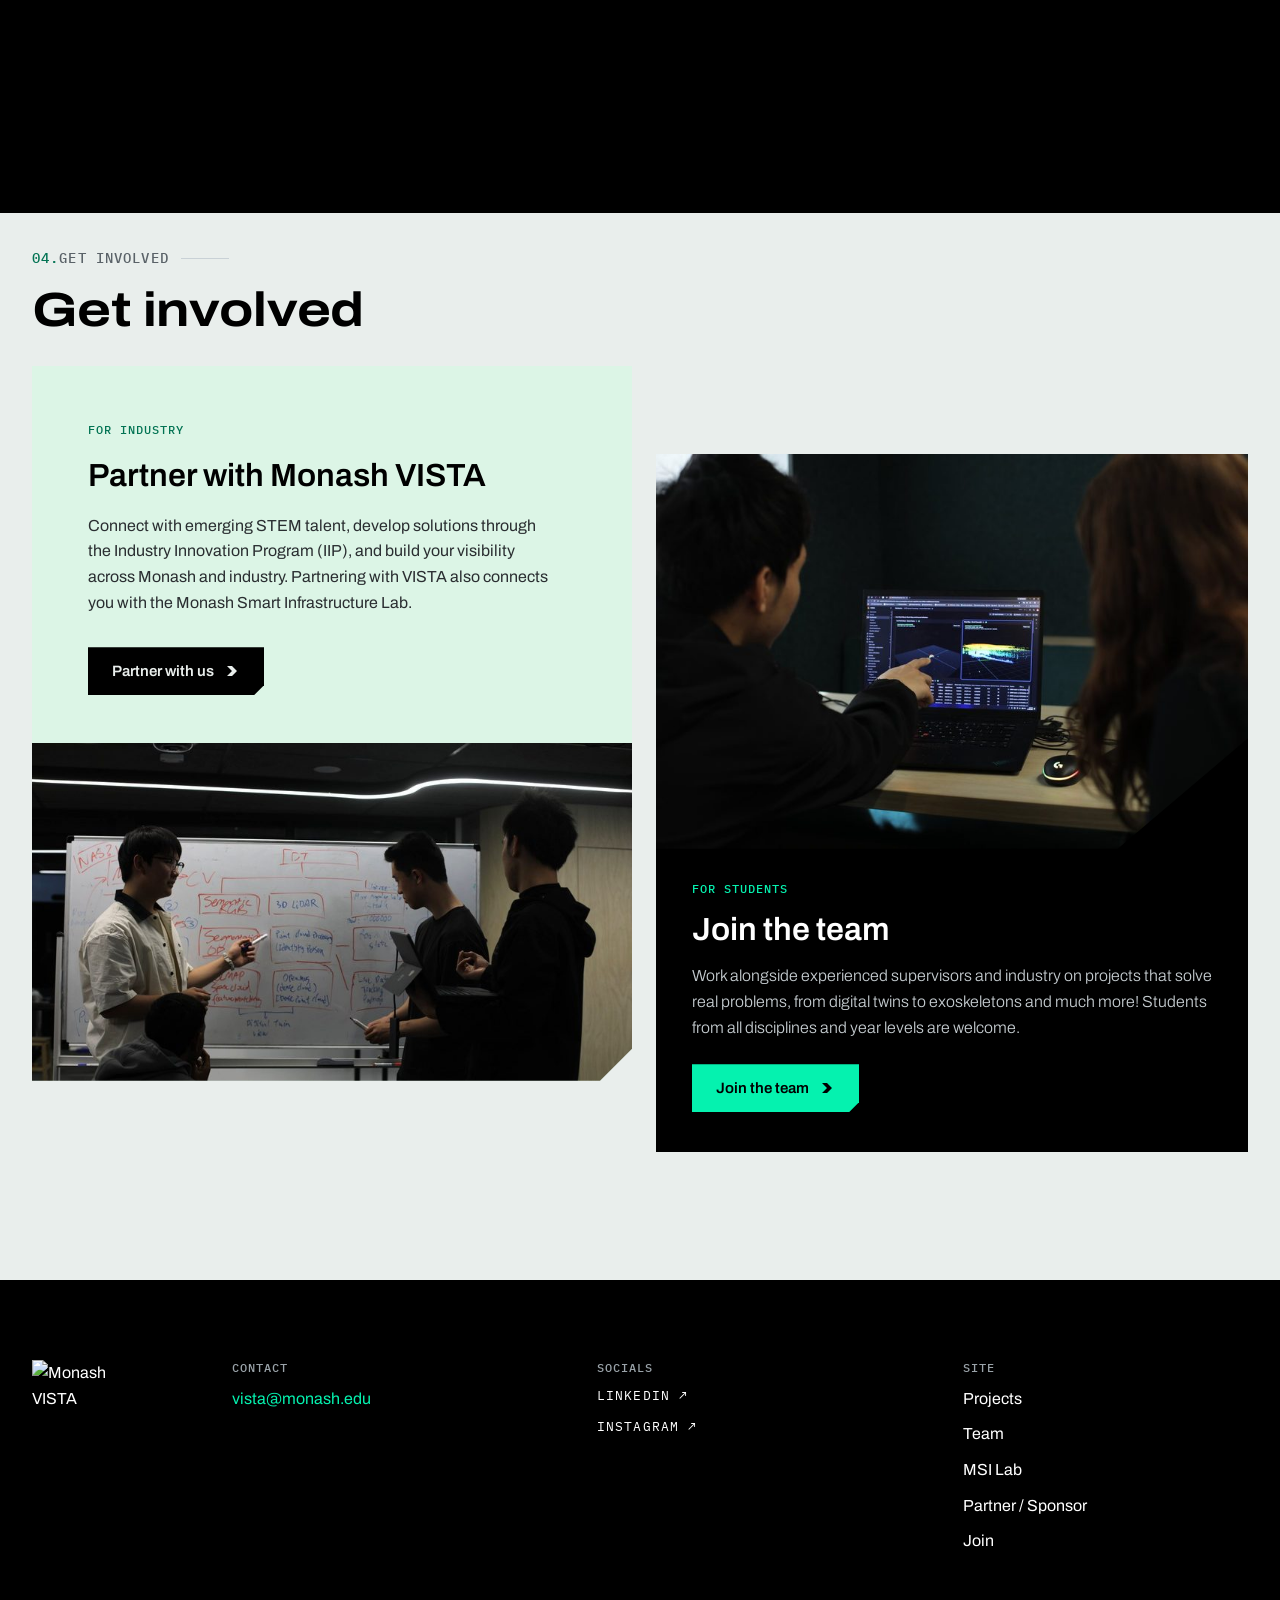
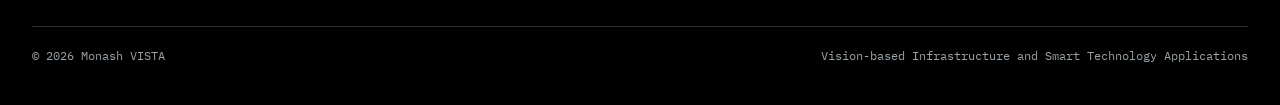
==== commit 7890c903: "Small updates Add a photo to the capybara project. Shorten the Exoskeleton and Capybara descriptions" ====
--- a/index.html
+++ b/index.html
@@ -14,7 +14,7 @@
   <!-- Fonts (free, Google Fonts): Archivo + IBM Plex Mono -->
   <link rel="preconnect" href="https://fonts.googleapis.com">
   <link rel="preconnect" href="https://fonts.gstatic.com" crossorigin>
-  <link rel="stylesheet" href="https://fonts.googleapis.com/css2?family=Archivo:wdth,wght@100..125,300..700&family=IBM+Plex+Mono:wght@400;500&display=swap">
+  <link rel="stylesheet" href="https://fonts.googleapis.com/css2?family=Archivo:wdth,wght@100..125,200..700&family=IBM+Plex+Mono:wght@400;500&display=swap">
 
   <link rel="stylesheet" href="assets/css/styles.css">
   <script>document.documentElement.classList.add('js');</script>
@@ -48,7 +48,7 @@
         <span class="hero__monash">Monash</span>
         <span class="hero__vista">VISTA</span>
       </h1>
-      <p class="hero__name"><b>V</b>ision-based <b>I</b>nfrastructure and <b>S</b>mart <b>T</b>echnology <b>A</b>pplications</p>
+      <p class="hero__name"><b>V</b>ision-based <b>I</b>nfrastructure and<br><b>S</b>mart <b>T</b>echnology <b>A</b>pplications</p>
       <div class="hero__actions">
         <a class="btn" href="partner.html">Partner with us <svg class="chev" viewBox="0 0 12 10" aria-hidden="true"><polygon points="0,0 5,0 10,5 5,10 0,10 5,5" fill="currentColor"/></svg></a>
         <a class="btn btn--ink" href="#join">Join the team <svg class="chev" viewBox="0 0 12 10" aria-hidden="true"><polygon points="0,0 5,0 10,5 5,10 0,10 5,5" fill="currentColor"/></svg></a>
--- a/assets/css/styles.css
+++ b/assets/css/styles.css
@@ -255,9 +255,9 @@
 .hero__boxes .track { position: absolute; left: 0; top: 0; padding: 0; will-change: transform; }
 .hero__content { position: relative; padding-top: 168px; padding-bottom: 120px; }
 .hero__title { display: flex; flex-direction: column; font-stretch: 118%; line-height: 0.86; }
-.hero__monash { font-size: clamp(38px, 8vw, 81px); font-weight: 500; letter-spacing: -0.02em; }
-.hero__vista  { font-size: clamp(75px, 16.4vw, 140px); font-weight: 700; letter-spacing: -0.035em; margin-left: -0.03em; }
-.hero__name { margin-top: 36px; max-width: 660px; font-size: clamp(19px, 2vw, 26px); line-height: 1.35; font-weight: 300; }
+.hero__monash { font-size: clamp(38px, 8vw, 81px); font-weight: 400; letter-spacing: -0.02em; }
+.hero__vista  { font-size: clamp(75px, 16.4vw, 140px); font-weight: 600; letter-spacing: -0.035em; margin-left: -0.03em; }
+.hero__name { margin-top: 36px; max-width: 660px; font-size: clamp(19px, 2vw, 26px); line-height: 1.35; font-weight: 200; }
 .hero__name b { font-weight: 600; color: var(--mint); }
 .hero__actions { display: flex; flex-wrap: wrap; gap: var(--space-4); margin-top: var(--space-12); }
 
@@ -329,10 +329,11 @@
 
 /* Team page header: the team photo under a soft dark overlay, fading into black */
 .t-hero { position: relative; overflow: hidden; background: var(--black); }
-.t-hero__bg { position: absolute; left: 0; top: -12.5vw; width: 100%; height: auto; display: block; }
+.t-hero__bg { position: absolute; left: 0; top: -12.5vw; width: 100%; height: auto; display: block;
+  -webkit-mask-image: linear-gradient(180deg, #000 62%, transparent 100%); mask-image: linear-gradient(180deg, #000 62%, transparent 100%); }   /* the photo melts into black at its own bottom edge */
 .t-hero__shade {
   position: absolute; inset: 0; pointer-events: none;
-  background-color: rgba(0, 0, 0, 0.55);
+  background-color: rgba(0, 0, 0, 0.3);
   background-image: linear-gradient(180deg, rgba(0, 0, 0, 0.35) 0%, rgba(0, 0, 0, 0) 20%, rgba(0, 0, 0, 0) 60%, rgba(0, 0, 0, 0.3) 72%, rgba(0, 0, 0, 0.65) 84%, rgba(0, 0, 0, 0.9) 94%, #000 100%);
 }
 .t-hero .site-header, .t-hero .page-header__body { position: relative; z-index: 2; }
@@ -398,7 +399,7 @@
   background: radial-gradient(ellipse 60% 60% at var(--gx, 35%) 55%, rgba(7,92,66,.55) 0%, rgba(5,46,34,.35) 40%, rgba(0,0,0,0) 72%); }
 .prow--flip .prow__glow { --gx: 65%; }
 .prow__media .prow__wide { aspect-ratio: 16 / 9; }           /* LiDAR photo */
-.prow__media .prow__platform { aspect-ratio: 1600 / 994; }   /* platform photo, uncropped */
+.prow__media .prow__platform { aspect-ratio: 1600 / 994; }   /* platform and capybara photos, uncropped */
 /* Exoskeleton: front and back views side by side, one chevron cut on each outer corner */
 .prow__pair { position: relative; display: flex; gap: 20px; }
 .prow__media .prow__pair .cut { flex: 1 1 0; min-width: 0; aspect-ratio: 402 / 424; background: #0d1114; }
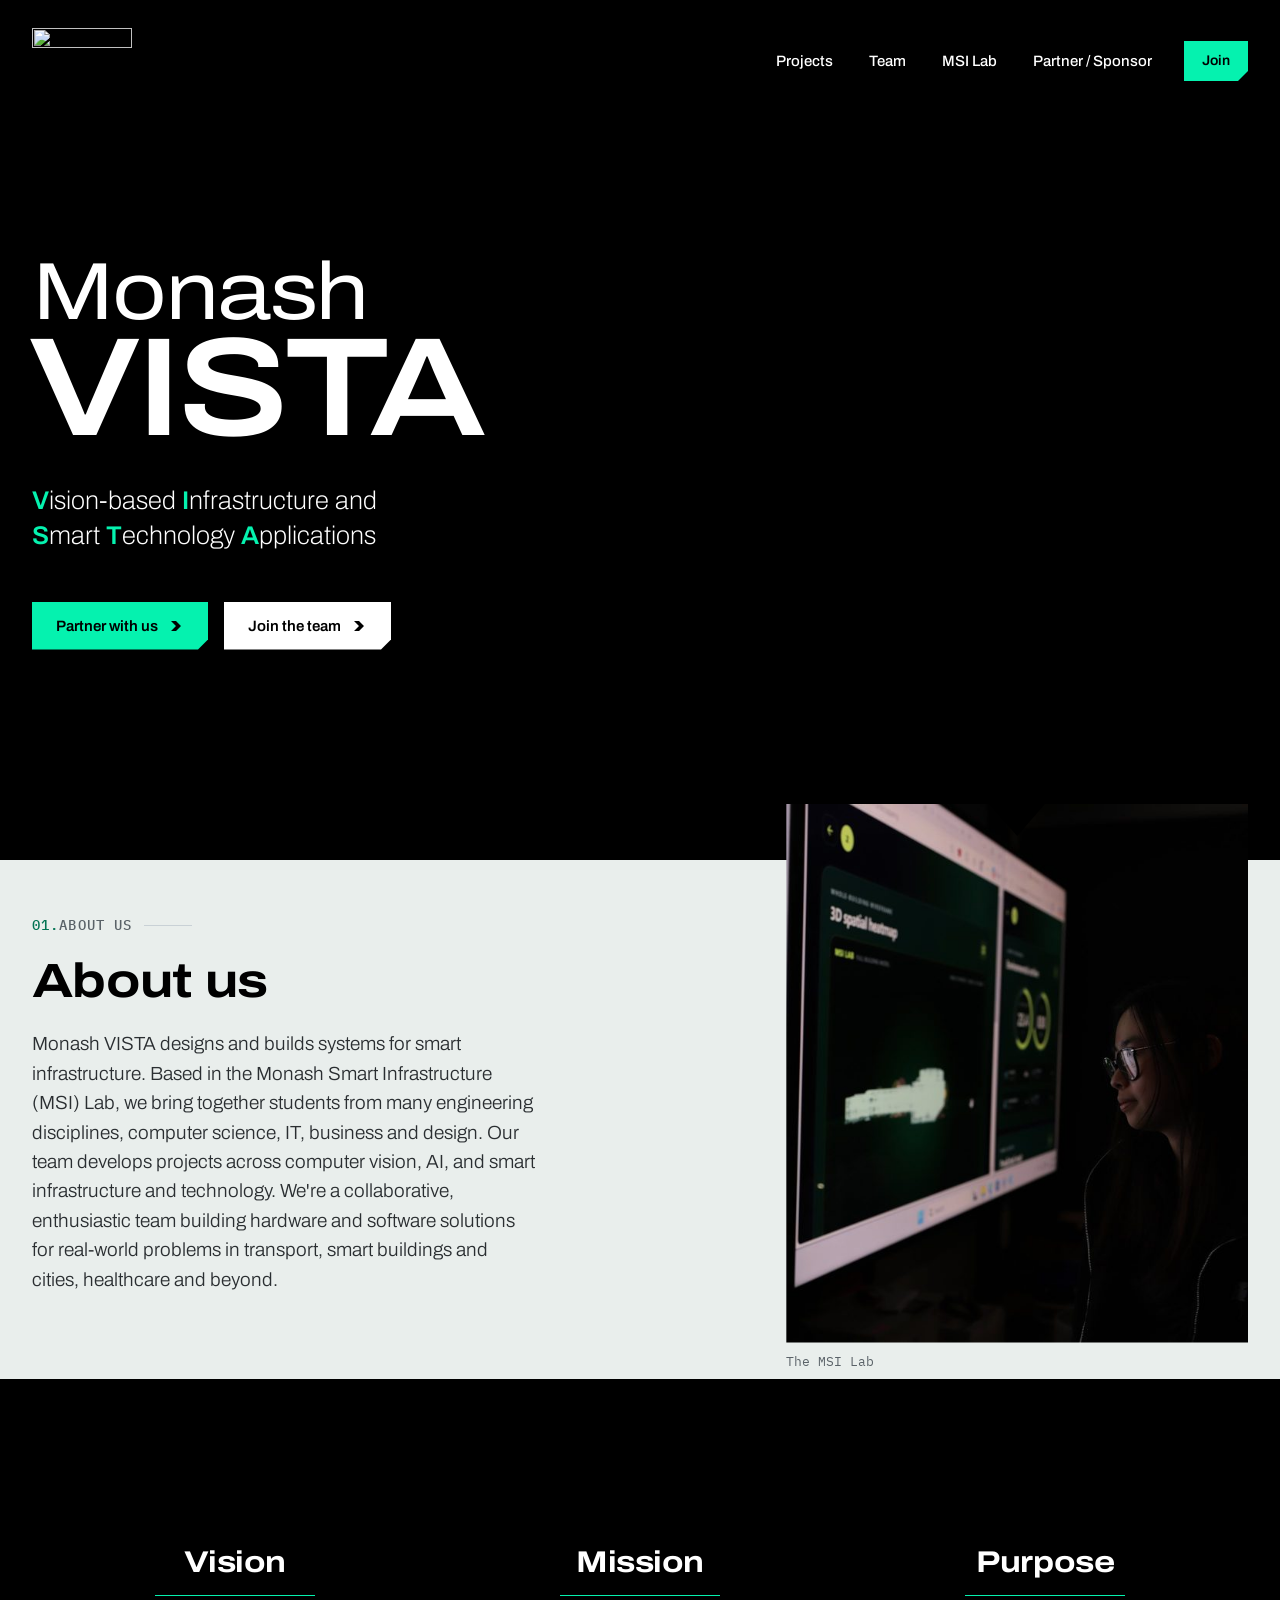
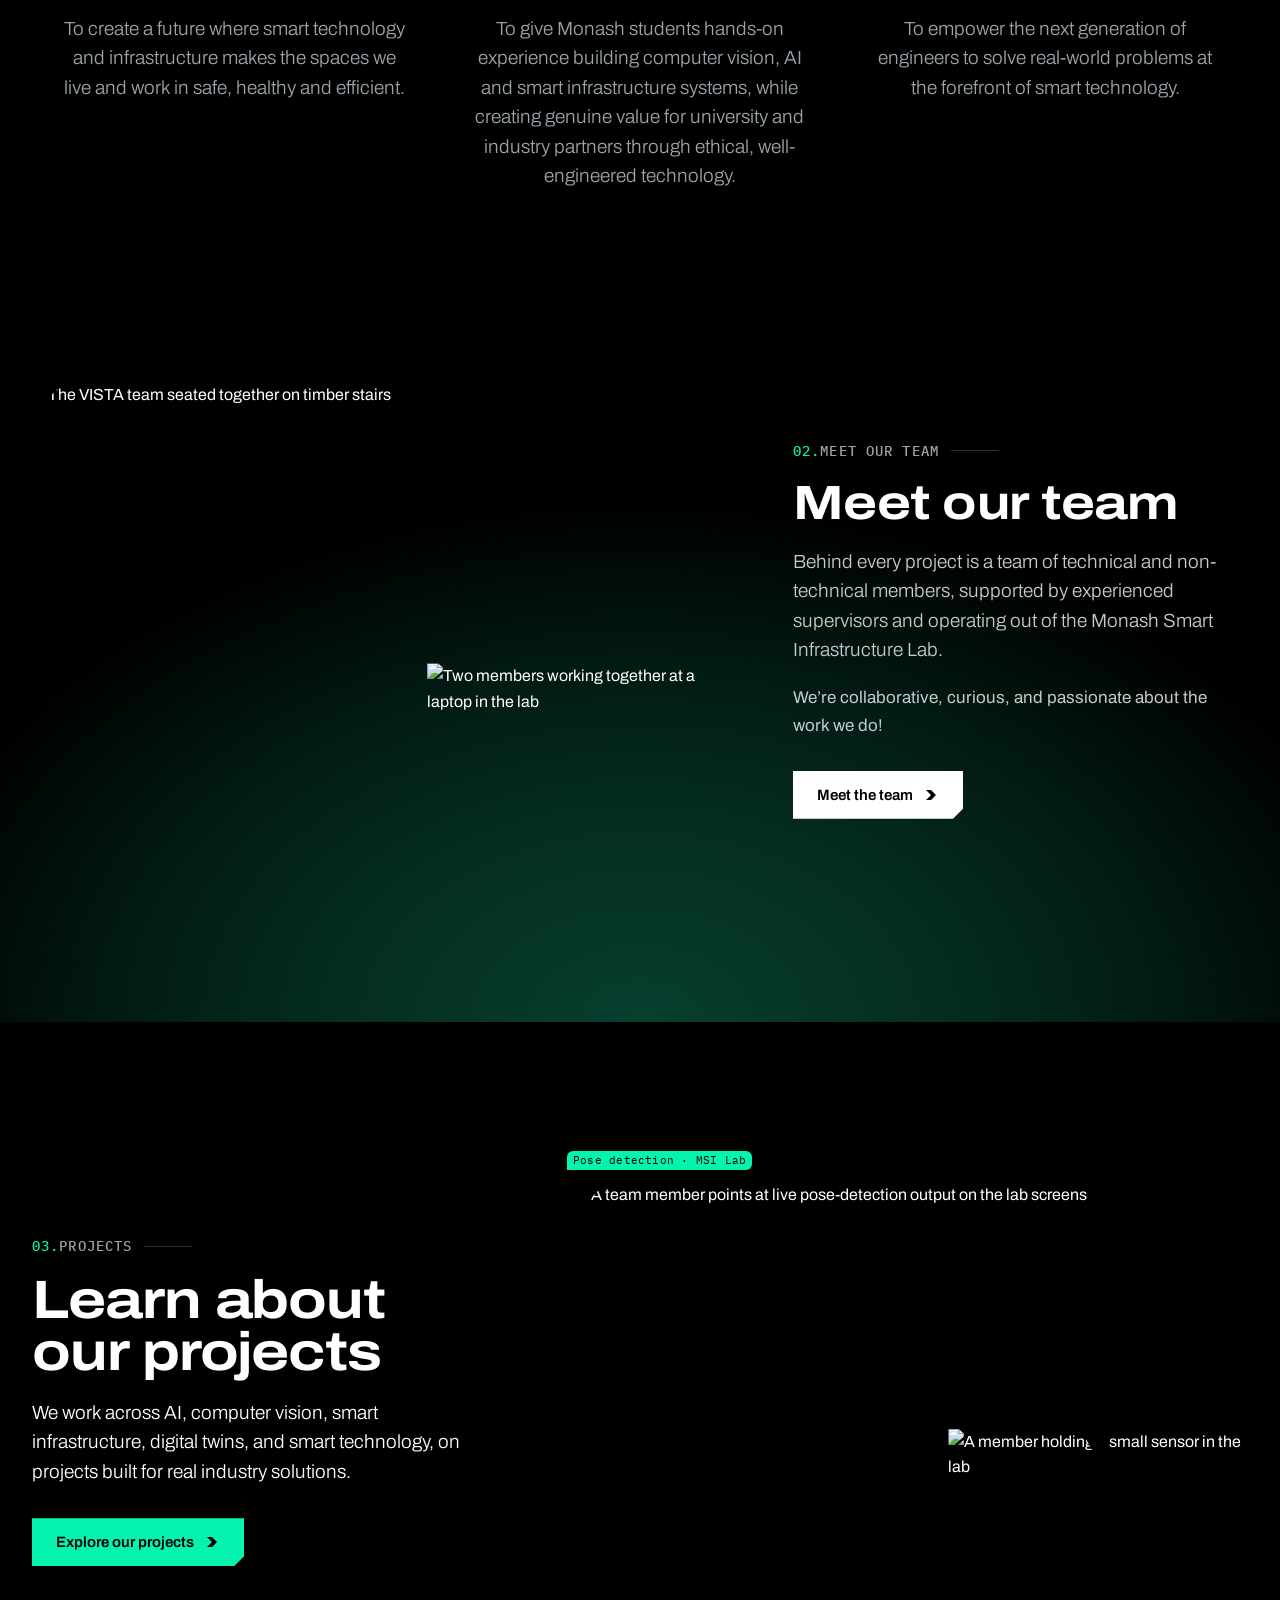
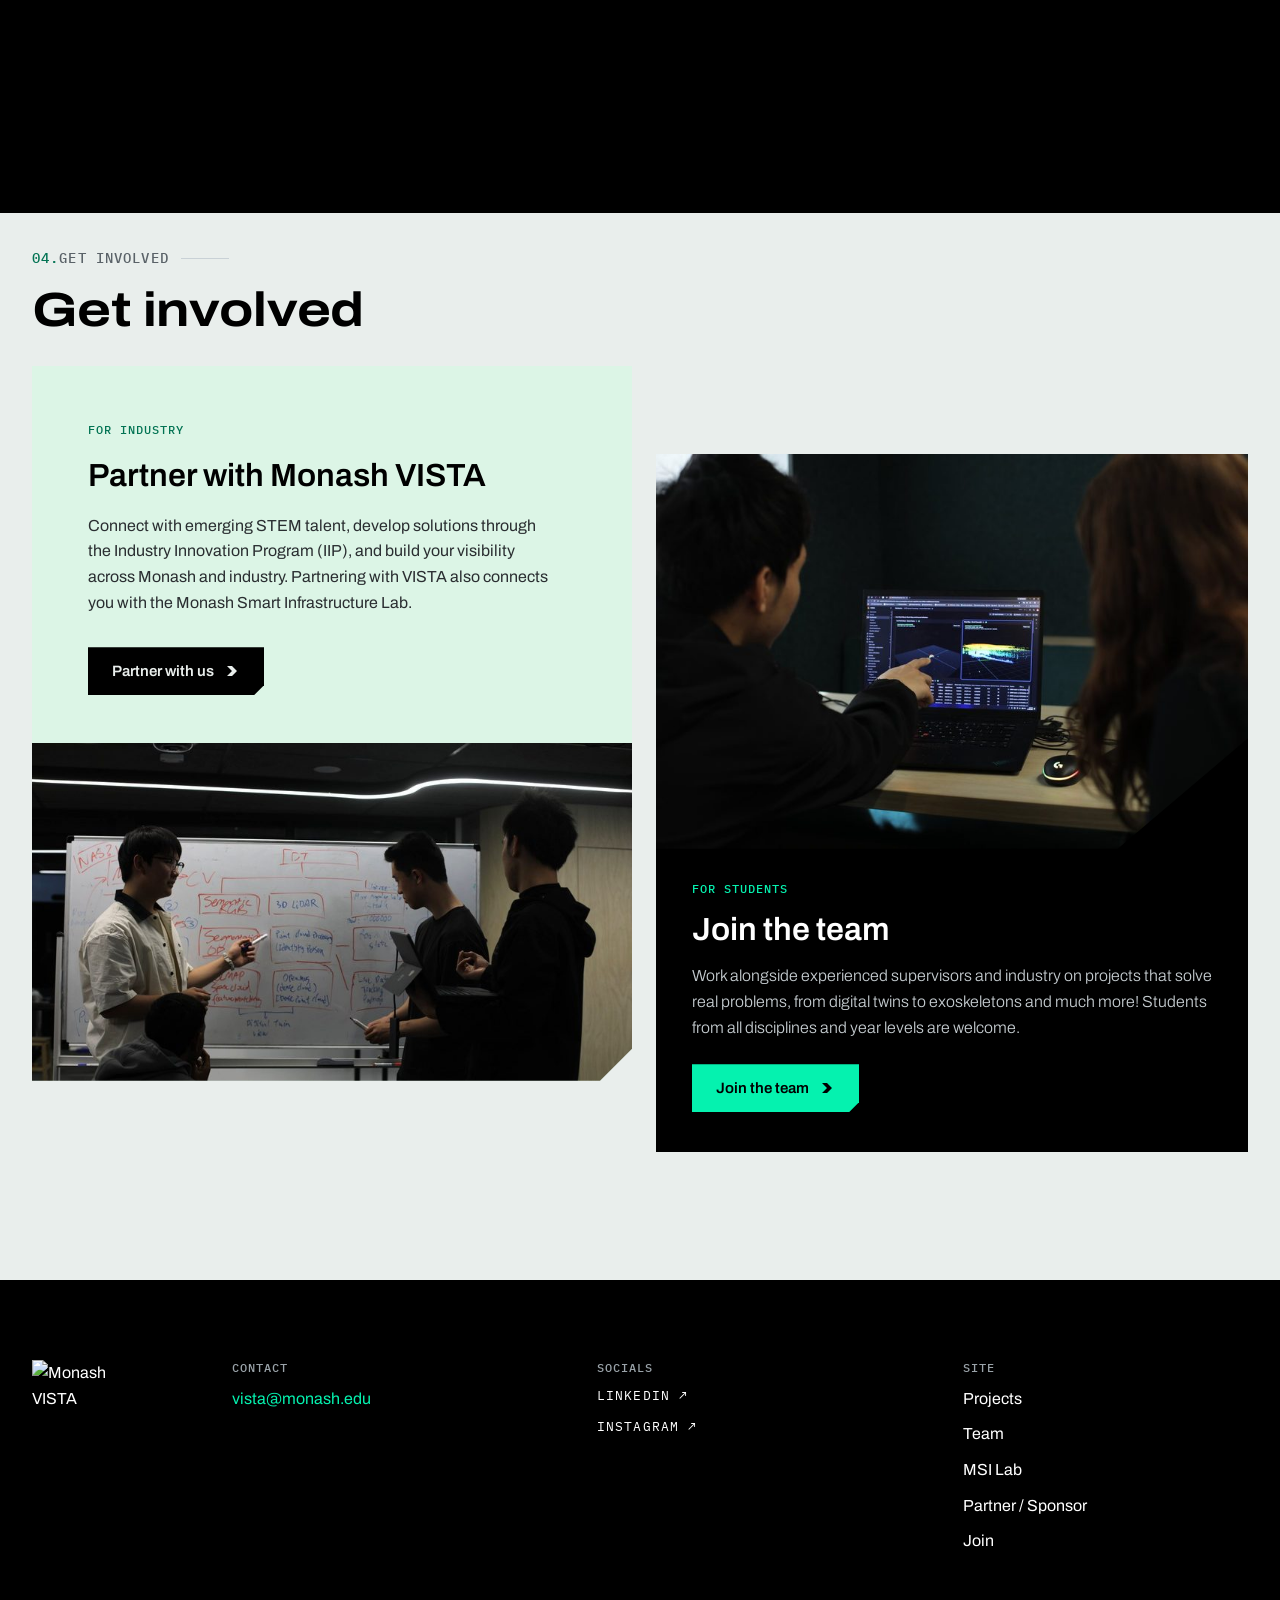
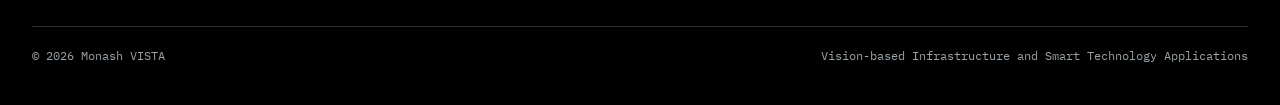
==== commit 4ec15a6f: "Edit about us paragraph" ====
--- a/index.html
+++ b/index.html
@@ -39,7 +39,7 @@
         <a class="site-nav__link" href="team.html">Team</a>
         <a class="site-nav__link" href="msi-lab.html">MSI Lab</a>
         <a class="site-nav__link" href="partner.html">Partner / Sponsor</a>
-        <a class="btn btn--small" href="index.html#join">Join</a>
+        <a class="btn btn--small" href="join.html">Join</a>
       </nav>
     </header>
 
@@ -51,7 +51,7 @@
       <p class="hero__name"><b>V</b>ision-based <b>I</b>nfrastructure and<br><b>S</b>mart <b>T</b>echnology <b>A</b>pplications</p>
       <div class="hero__actions">
         <a class="btn" href="partner.html">Partner with us <svg class="chev" viewBox="0 0 12 10" aria-hidden="true"><polygon points="0,0 5,0 10,5 5,10 0,10 5,5" fill="currentColor"/></svg></a>
-        <a class="btn btn--ink" href="#join">Join the team <svg class="chev" viewBox="0 0 12 10" aria-hidden="true"><polygon points="0,0 5,0 10,5 5,10 0,10 5,5" fill="currentColor"/></svg></a>
+        <a class="btn btn--ink" href="join.html">Join the team <svg class="chev" viewBox="0 0 12 10" aria-hidden="true"><polygon points="0,0 5,0 10,5 5,10 0,10 5,5" fill="currentColor"/></svg></a>
       </div>
     </div>
   </section>
@@ -64,7 +64,7 @@
         <div class="about__text stack">
           <span class="label"><span class="label__index">01.</span>About us</span>
           <h2 class="display h-section">About us</h2>
-          <p class="lead">Monash VISTA designs and builds systems for smart infrastructure. Based in the Monash Smart Infrastructure (MSI) Lab, we bring together students from engineering, computer science, IT, business and design. Our team develops projects across computer vision, AI, and smart infrastructure and technology. We're a collaborative, enthusiastic team building hardware and software solutions for real-world problems in transport, smart buildings and cities, healthcare and beyond.</p>
+          <p class="lead">Monash VISTA designs and builds systems for smart infrastructure. Based in the Monash Smart Infrastructure (MSI) Lab, we bring together students from many engineering disciplines, computer science, IT, business and design. Our team develops projects across computer vision, AI, and smart infrastructure and technology. We're a collaborative, enthusiastic team building hardware and software solutions for real-world problems in transport, smart buildings and cities, healthcare and beyond.</p>
         </div>
         <figure class="about__photo">
           <div class="cut cut--notch">
@@ -163,7 +163,7 @@
               <span class="involve__kicker">For students</span>
               <h3>Join the team</h3>
               <p>Work alongside experienced supervisors and industry on projects that solve real problems, from digital twins to exoskeletons and much more! Students from all disciplines and year levels are welcome.</p>
-              <a class="btn" href="mailto:vista@monash.edu">Join the team <svg class="chev" viewBox="0 0 12 10" aria-hidden="true"><polygon points="0,0 5,0 10,5 5,10 0,10 5,5" fill="currentColor"/></svg></a>
+              <a class="btn" href="join.html">Join the team <svg class="chev" viewBox="0 0 12 10" aria-hidden="true"><polygon points="0,0 5,0 10,5 5,10 0,10 5,5" fill="currentColor"/></svg></a>
             </div>
           </div>
         </div>
@@ -191,7 +191,7 @@
           <a href="team.html">Team</a>
           <a href="msi-lab.html">MSI Lab</a>
           <a href="partner.html">Partner / Sponsor</a>
-          <a href="index.html#join">Join</a>
+          <a href="join.html">Join</a>
         </nav>
       </div>
       <div class="site-footer__base">
--- a/assets/css/styles.css
+++ b/assets/css/styles.css
@@ -398,6 +398,7 @@
 .prow__glow { position: absolute; inset: -90px -60px; pointer-events: none;
   background: radial-gradient(ellipse 60% 60% at var(--gx, 35%) 55%, rgba(7,92,66,.55) 0%, rgba(5,46,34,.35) 40%, rgba(0,0,0,0) 72%); }
 .prow--flip .prow__glow { --gx: 65%; }
+.prow__text .person__bio--clamp { display: flex; flex-direction: column; gap: 14px; }   /* "Read more" on a project description: space between paragraphs */
 .prow__media .prow__wide { aspect-ratio: 16 / 9; }           /* LiDAR photo */
 .prow__media .prow__platform { aspect-ratio: 1600 / 994; }   /* platform and capybara photos, uncropped */
 /* Exoskeleton: front and back views side by side, one chevron cut on each outer corner */
@@ -601,6 +602,19 @@
   .p-three { grid-template-columns: 1fr; gap: 40px; margin-top: 64px; }
   .p-benefit h3 { min-height: 0; }
   .p-band img { height: 240px; }
+}
+
+/* 7d. JOIN PAGE (join.html) ------------------------------------------------ */
+.join-soon { min-height: 900px; display: flex; flex-direction: column; background: var(--black); }
+.join-soon__body { flex: 1 1 auto; justify-content: center; gap: 24px; padding-top: 64px; padding-bottom: 160px; }
+.join-soon__title { max-width: 14ch; font-size: 72px; line-height: 0.96; letter-spacing: -0.025em; color: var(--white); }
+.join-soon__sub { margin-top: 4px; font-size: 22px; line-height: 1.5; font-weight: 300; color: #e4e9eb; }
+/* thin mint line above the footer, fading to black at both ends */
+.fade-rule { height: 1px; background: linear-gradient(90deg, rgba(5, 242, 175, 0) 0%, rgba(5, 242, 175, 0.6) 30%, rgba(5, 242, 175, 0.6) 70%, rgba(5, 242, 175, 0) 100%); }
+@media (max-width: 860px) {
+  .join-soon { min-height: 80vh; }
+  .join-soon__body { padding-top: 48px; padding-bottom: 96px; }
+  .join-soon__title { font-size: 48px; }
 }
 
 /* 8. FOOTER ---------------------------------------------------------------- */
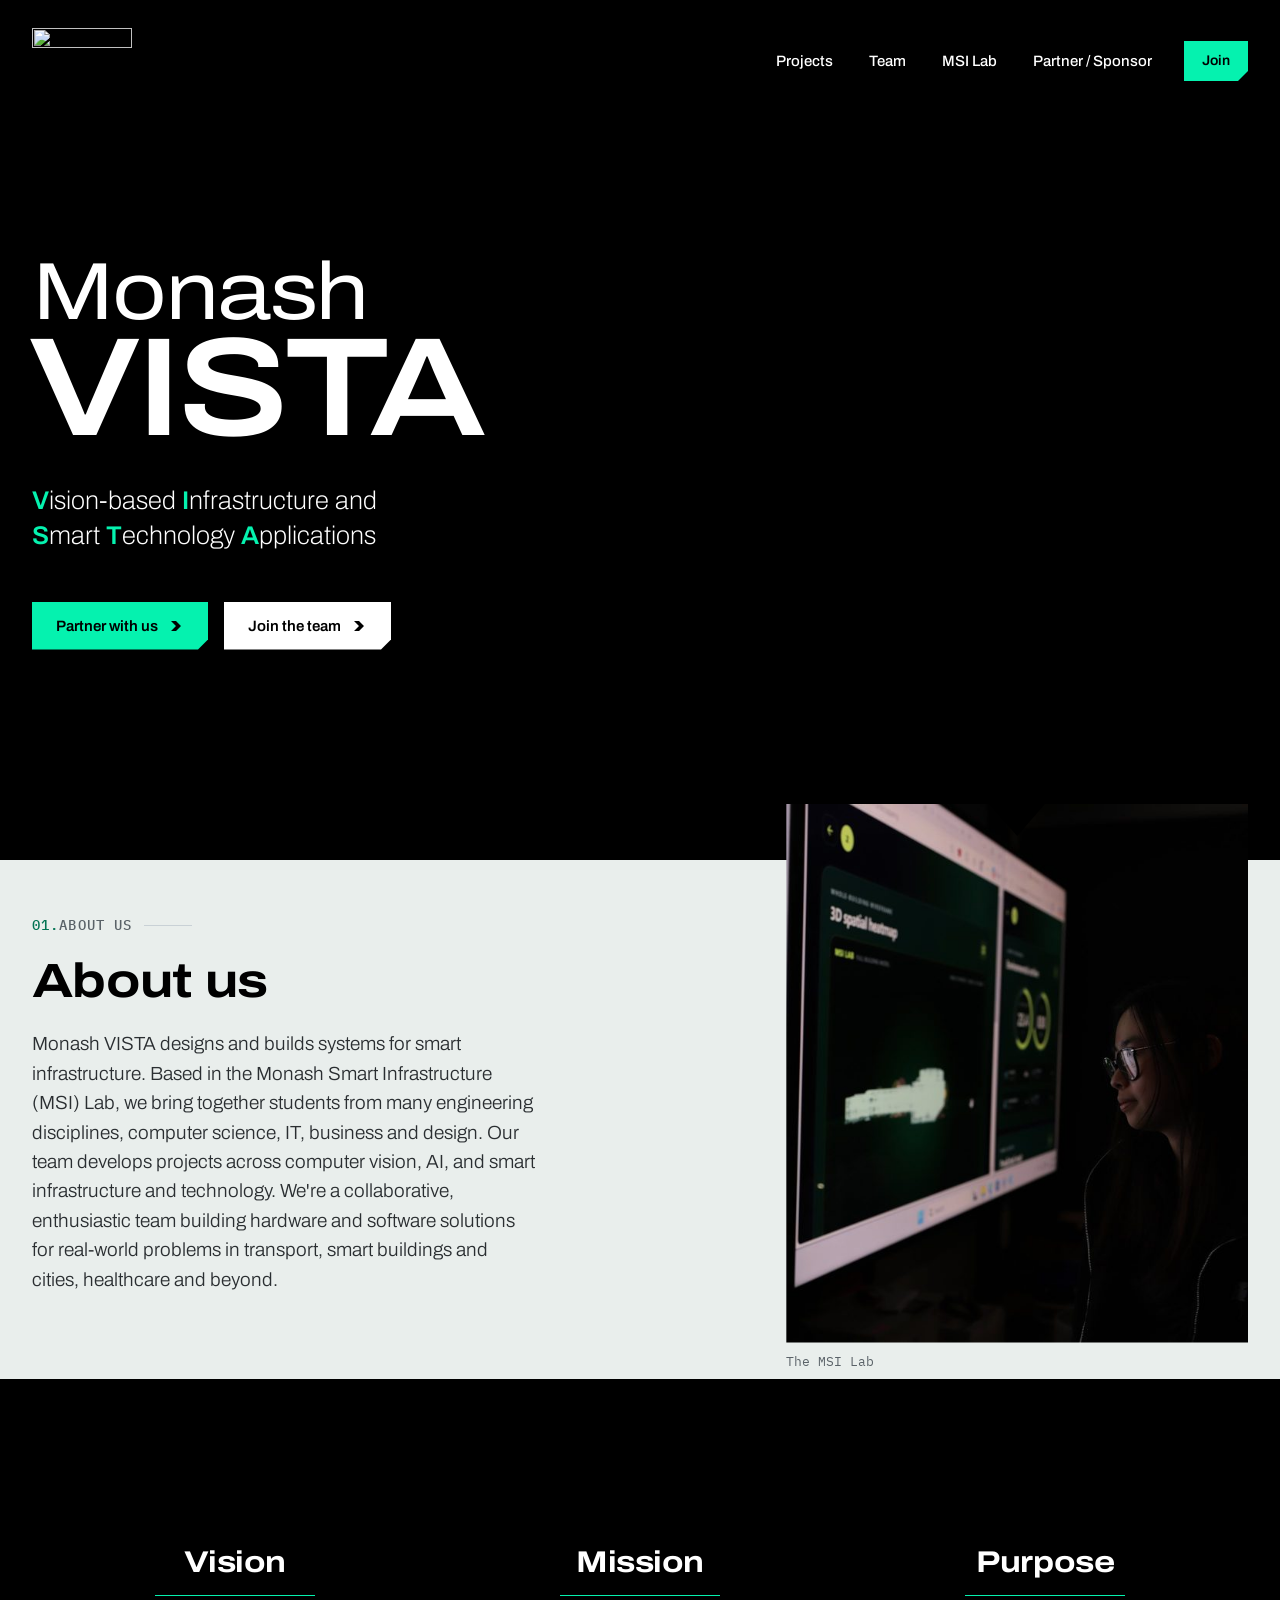
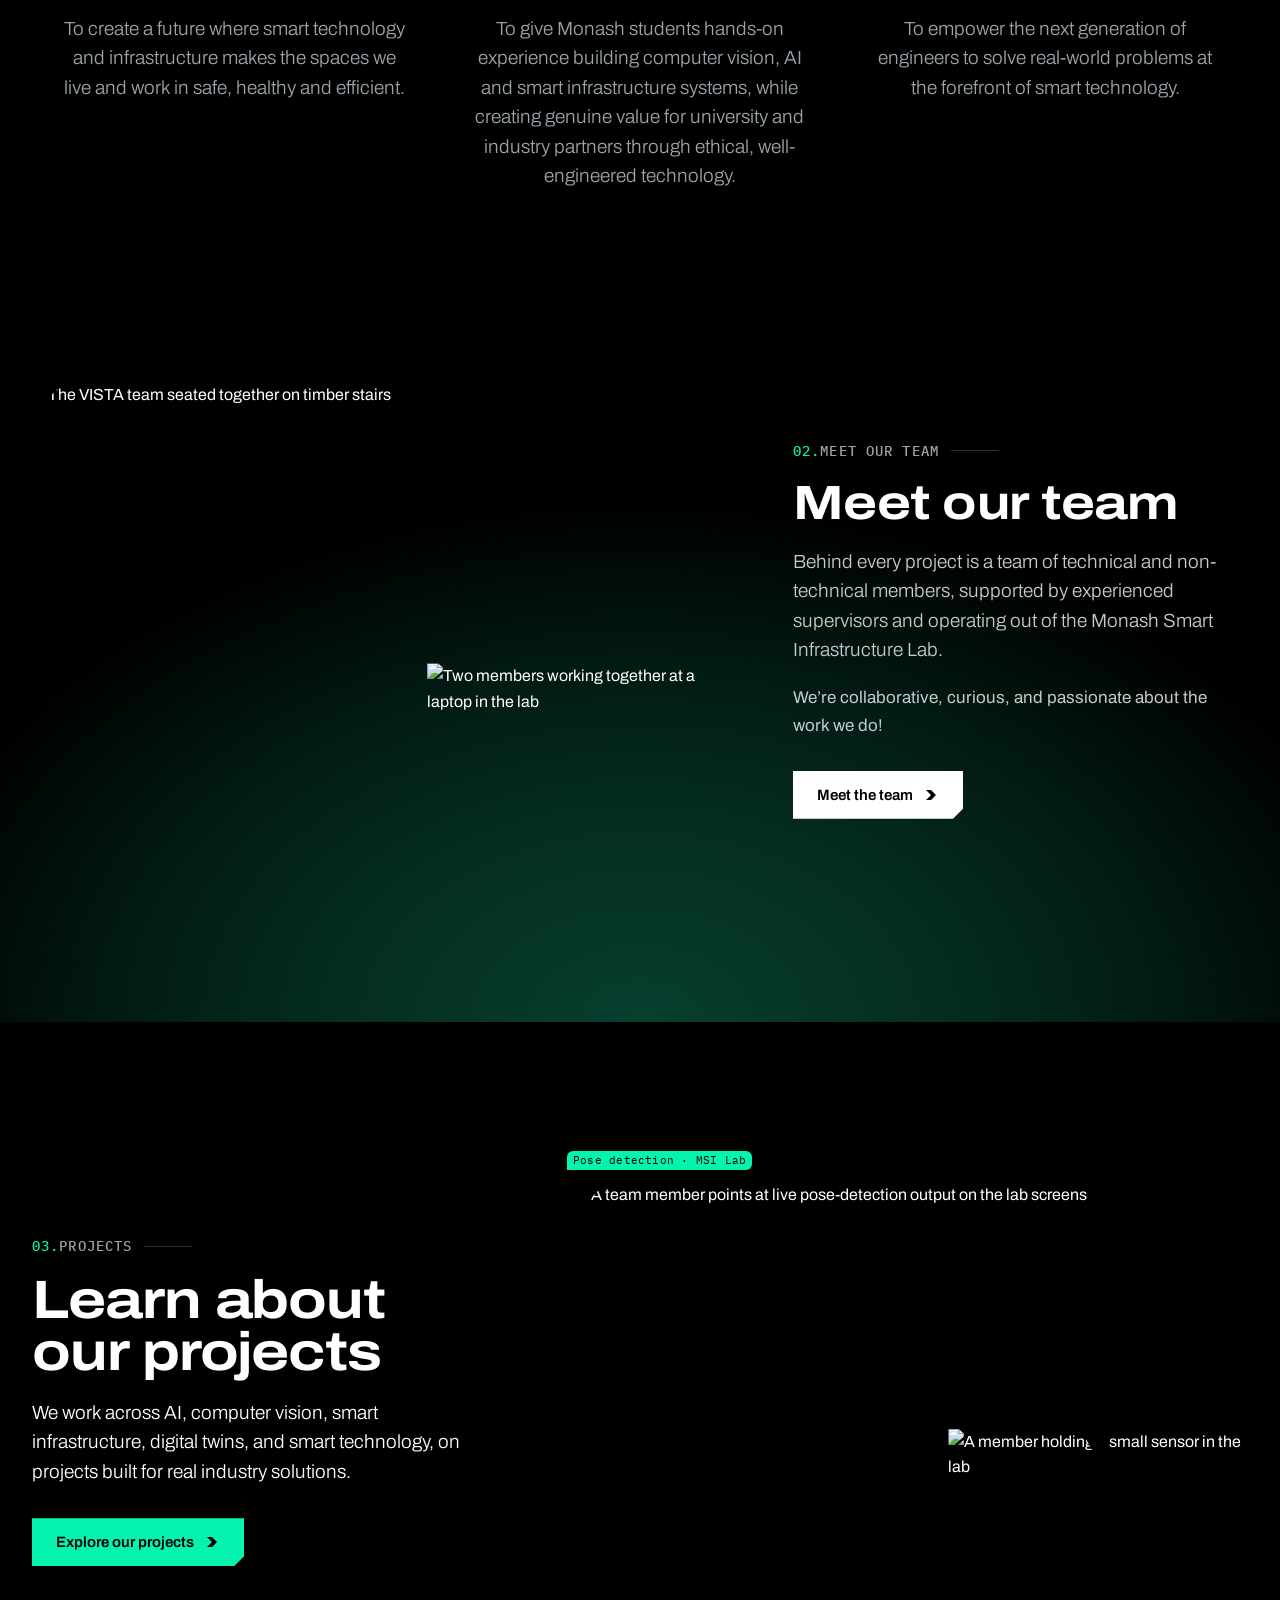
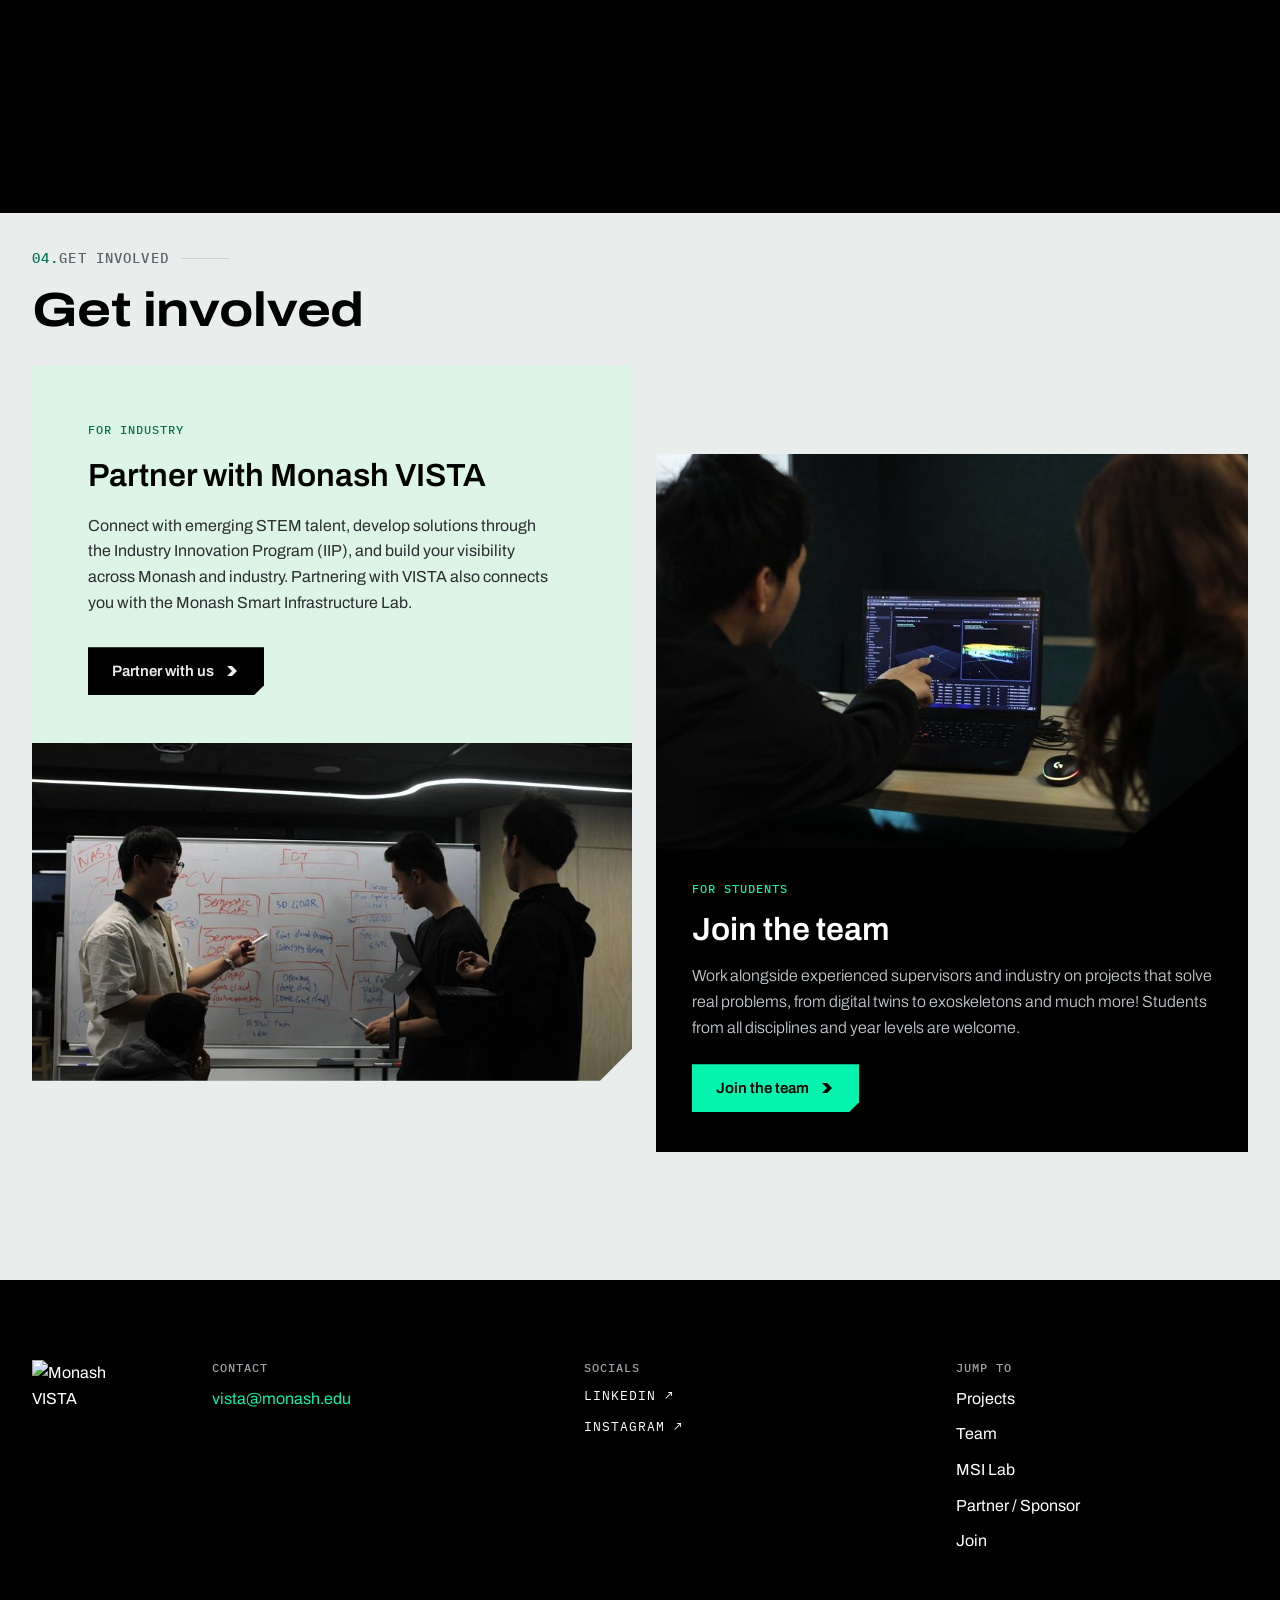
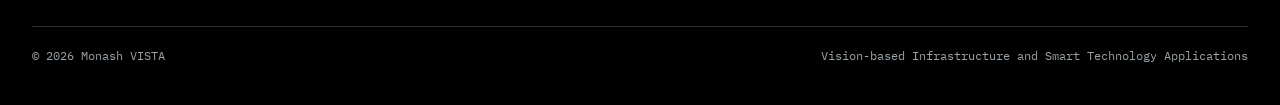
==== commit f5f9cceb: "Edit footer logo and text" ====
--- a/index.html
+++ b/index.html
@@ -175,7 +175,7 @@
   <footer class="site-footer" id="contact" data-theme="dark">
     <div class="wrap">
       <div class="site-footer__grid">
-        <img class="site-footer__lockup" src="assets/images/logo/vista-lockup-white.svg" alt="Monash VISTA" width="120" height="137">
+        <img class="site-footer__lockup" src="assets/images/logo/vista-mark-white.svg" alt="Monash VISTA" width="100" height="66">
         <div class="site-footer__col stack">
           <span class="site-footer__heading">CONTACT</span>
           <a class="site-footer__email" href="mailto:vista@monash.edu">vista@monash.edu</a>
@@ -186,7 +186,7 @@
           <a class="site-footer__social" href="https://www.instagram.com/monashvista" target="_blank" rel="noopener">INSTAGRAM ↗</a>
         </div>
         <nav class="site-footer__col stack" aria-label="Footer">
-          <span class="site-footer__heading">SITE</span>
+          <span class="site-footer__heading">JUMP TO</span>
           <a href="projects.html">Projects</a>
           <a href="team.html">Team</a>
           <a href="msi-lab.html">MSI Lab</a>
--- a/assets/css/styles.css
+++ b/assets/css/styles.css
@@ -620,7 +620,7 @@
 /* 8. FOOTER ---------------------------------------------------------------- */
 .site-footer { padding: 80px 0 40px; }
 .site-footer__grid { display: flex; flex-wrap: wrap; gap: var(--space-12) 80px; align-items: flex-start; }
-.site-footer__lockup { width: 120px; }
+.site-footer__lockup { width: 100px; }   /* the chevron mark on its own, same as the header logo */
 .site-footer__col { flex: 1 1 200px; gap: 10px; }
 .site-footer__heading { font: 500 12px/1.3 var(--font-mono); letter-spacing: 0.08em; color: var(--ink-muted); }
 .site-footer a { text-decoration: none; }
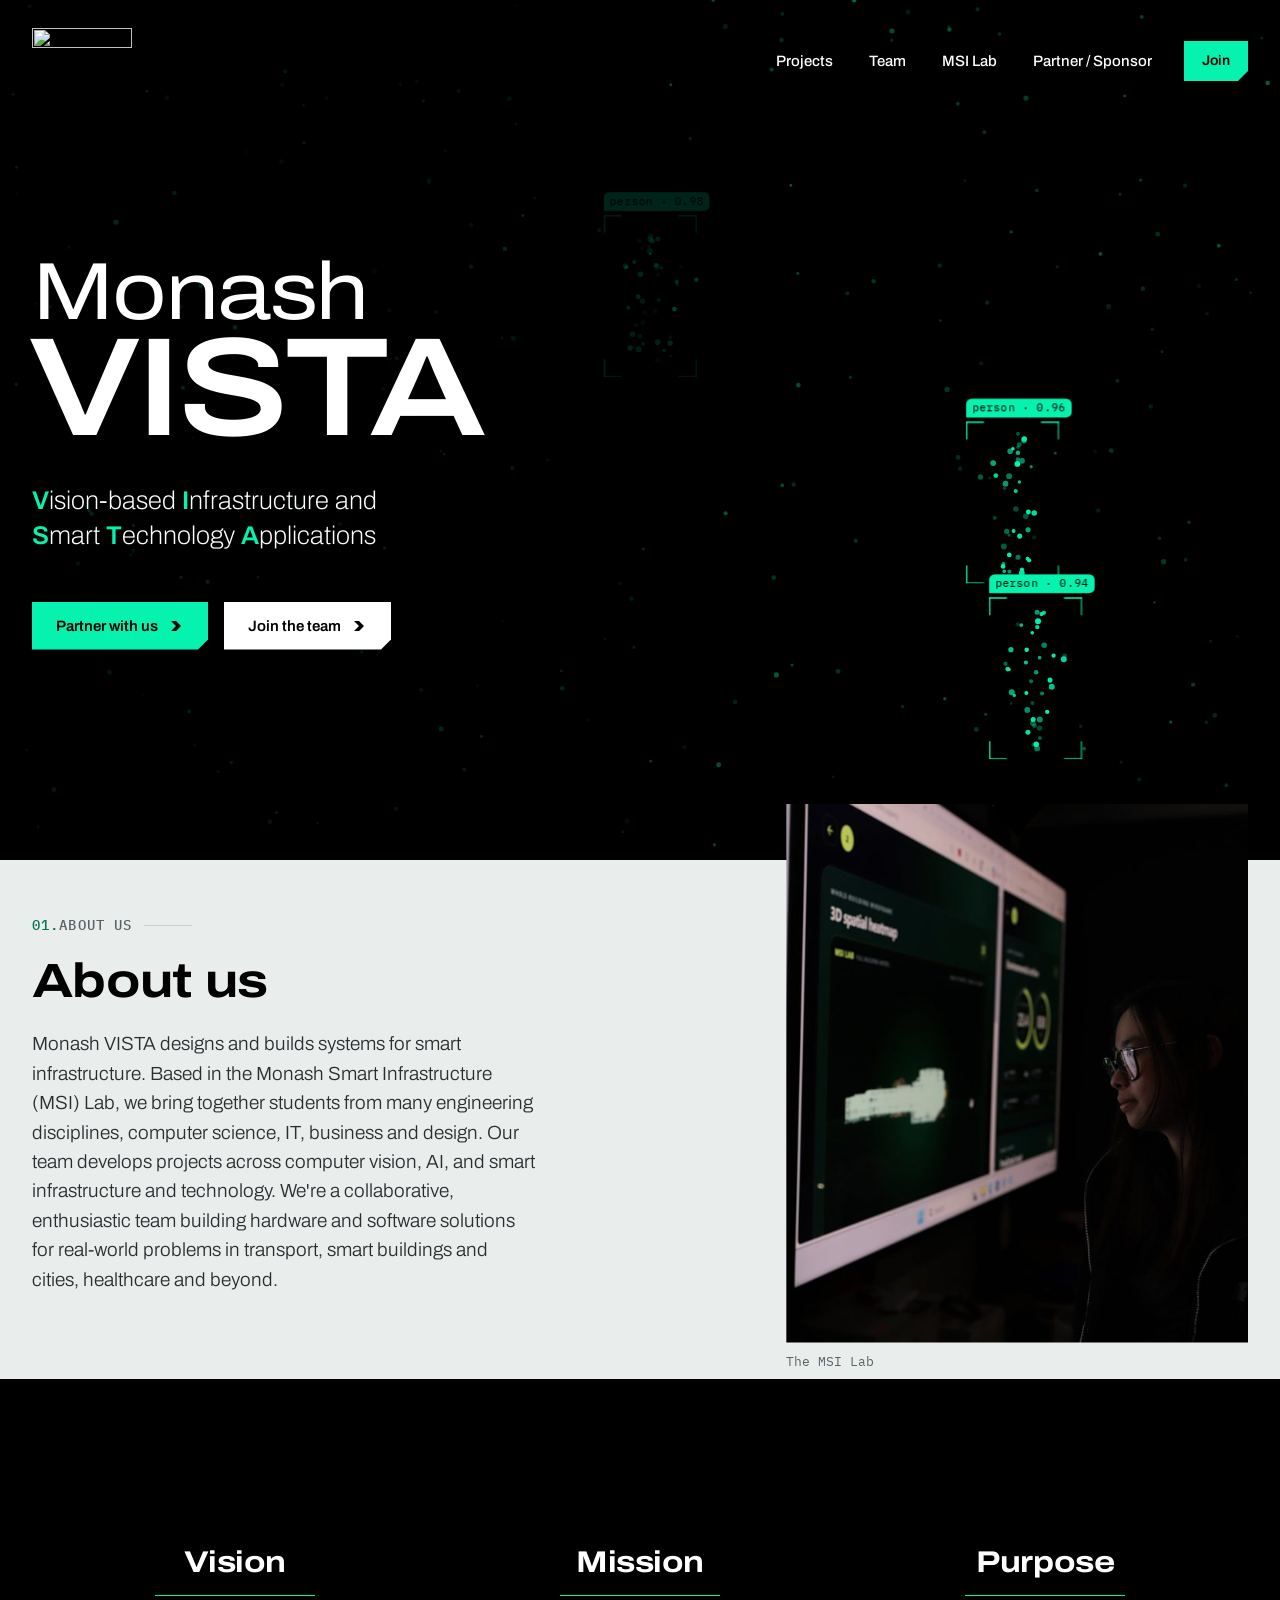
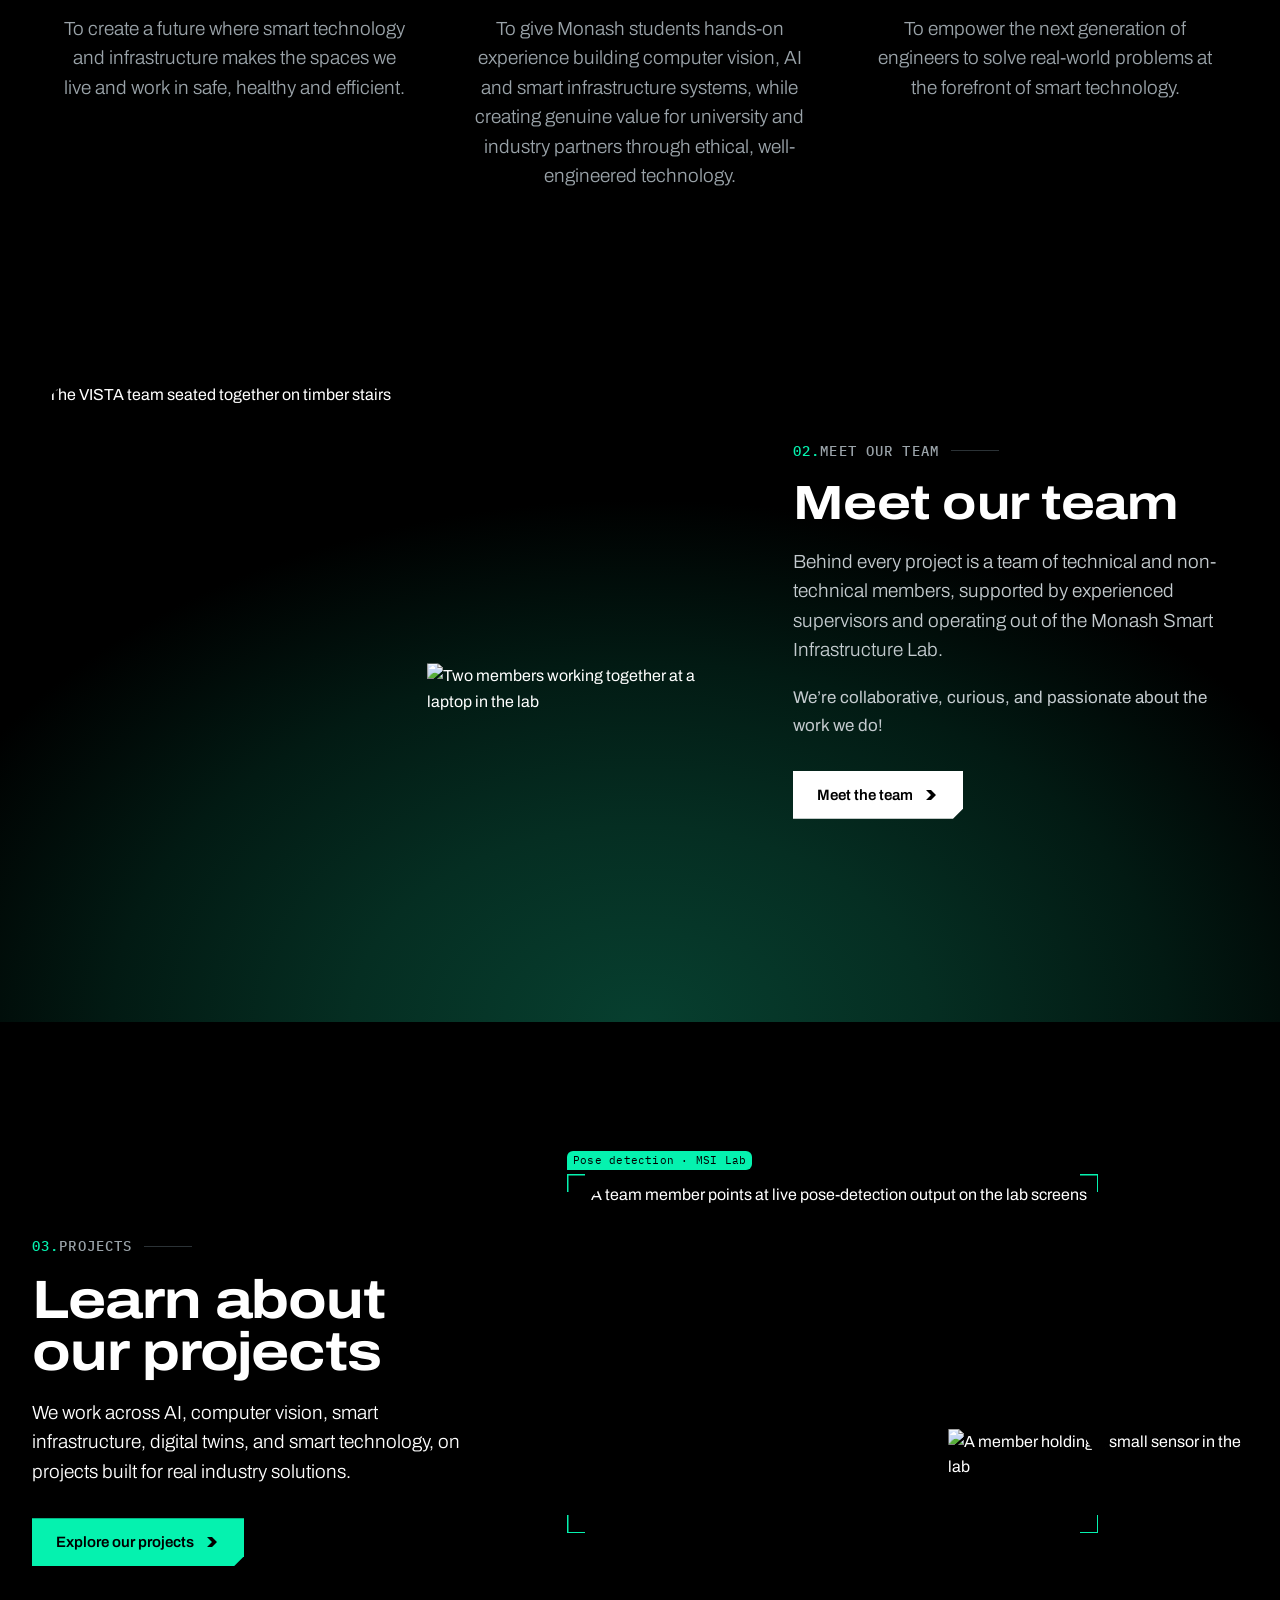
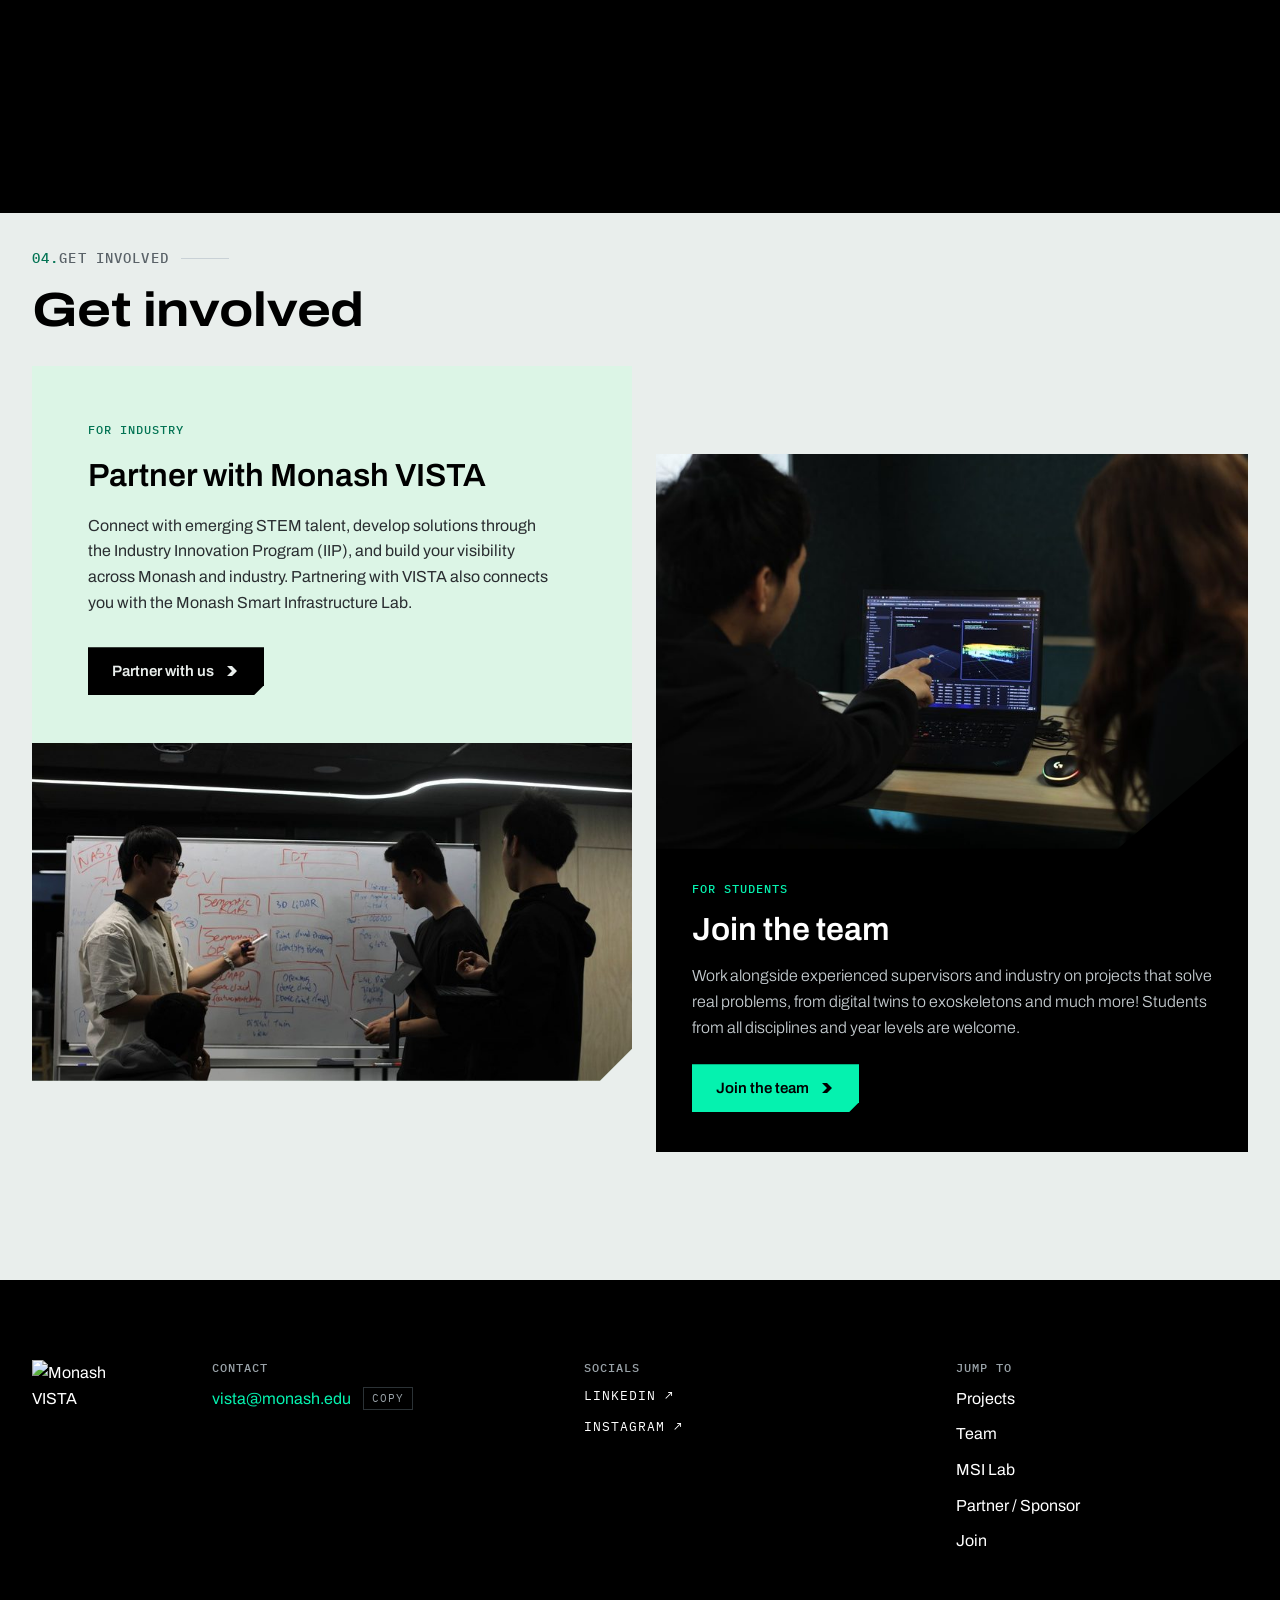
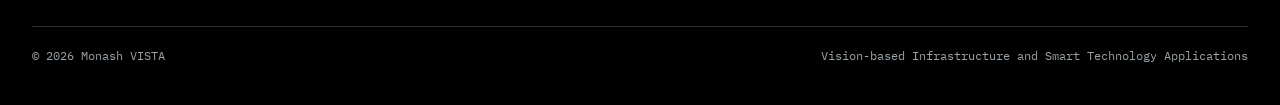
==== commit 2bb40848: "Small edits" ====
--- a/index.html
+++ b/index.html
@@ -178,7 +178,10 @@
         <img class="site-footer__lockup" src="assets/images/logo/vista-mark-white.svg" alt="Monash VISTA" width="100" height="66">
         <div class="site-footer__col stack">
           <span class="site-footer__heading">CONTACT</span>
-          <a class="site-footer__email" href="mailto:vista@monash.edu">vista@monash.edu</a>
+          <span class="site-footer__email-row">
+            <a class="site-footer__email" href="mailto:vista@monash.edu">vista@monash.edu</a>
+            <button class="copy-email" type="button" data-copy="vista@monash.edu" aria-label="Copy email address">Copy</button>
+          </span>
         </div>
         <div class="site-footer__col stack">
           <span class="site-footer__heading">SOCIALS</span>
--- a/assets/css/styles.css
+++ b/assets/css/styles.css
@@ -626,6 +626,13 @@
 .site-footer a { text-decoration: none; }
 .site-footer a:hover { color: var(--mint); }
 .site-footer__email { color: var(--mint); }
+.site-footer__email-row { display: flex; align-items: center; flex-wrap: wrap; gap: 12px; }
+.copy-email {
+  padding: 3px 8px; background: none; border: 1px solid #2b3236; cursor: pointer;
+  font: 400 11px/1.4 var(--font-mono); letter-spacing: 0.08em; text-transform: uppercase; color: var(--ink-muted);
+  transition: color 160ms var(--ease), border-color 160ms var(--ease);
+}
+.copy-email:hover { color: var(--mint); border-color: var(--mint); }
 .site-footer__social { font: 400 13px/1.6 var(--font-mono); letter-spacing: 0.08em; }
 .site-footer__base {
   margin-top: 72px; padding-top: 20px; border-top: 1px solid var(--line);
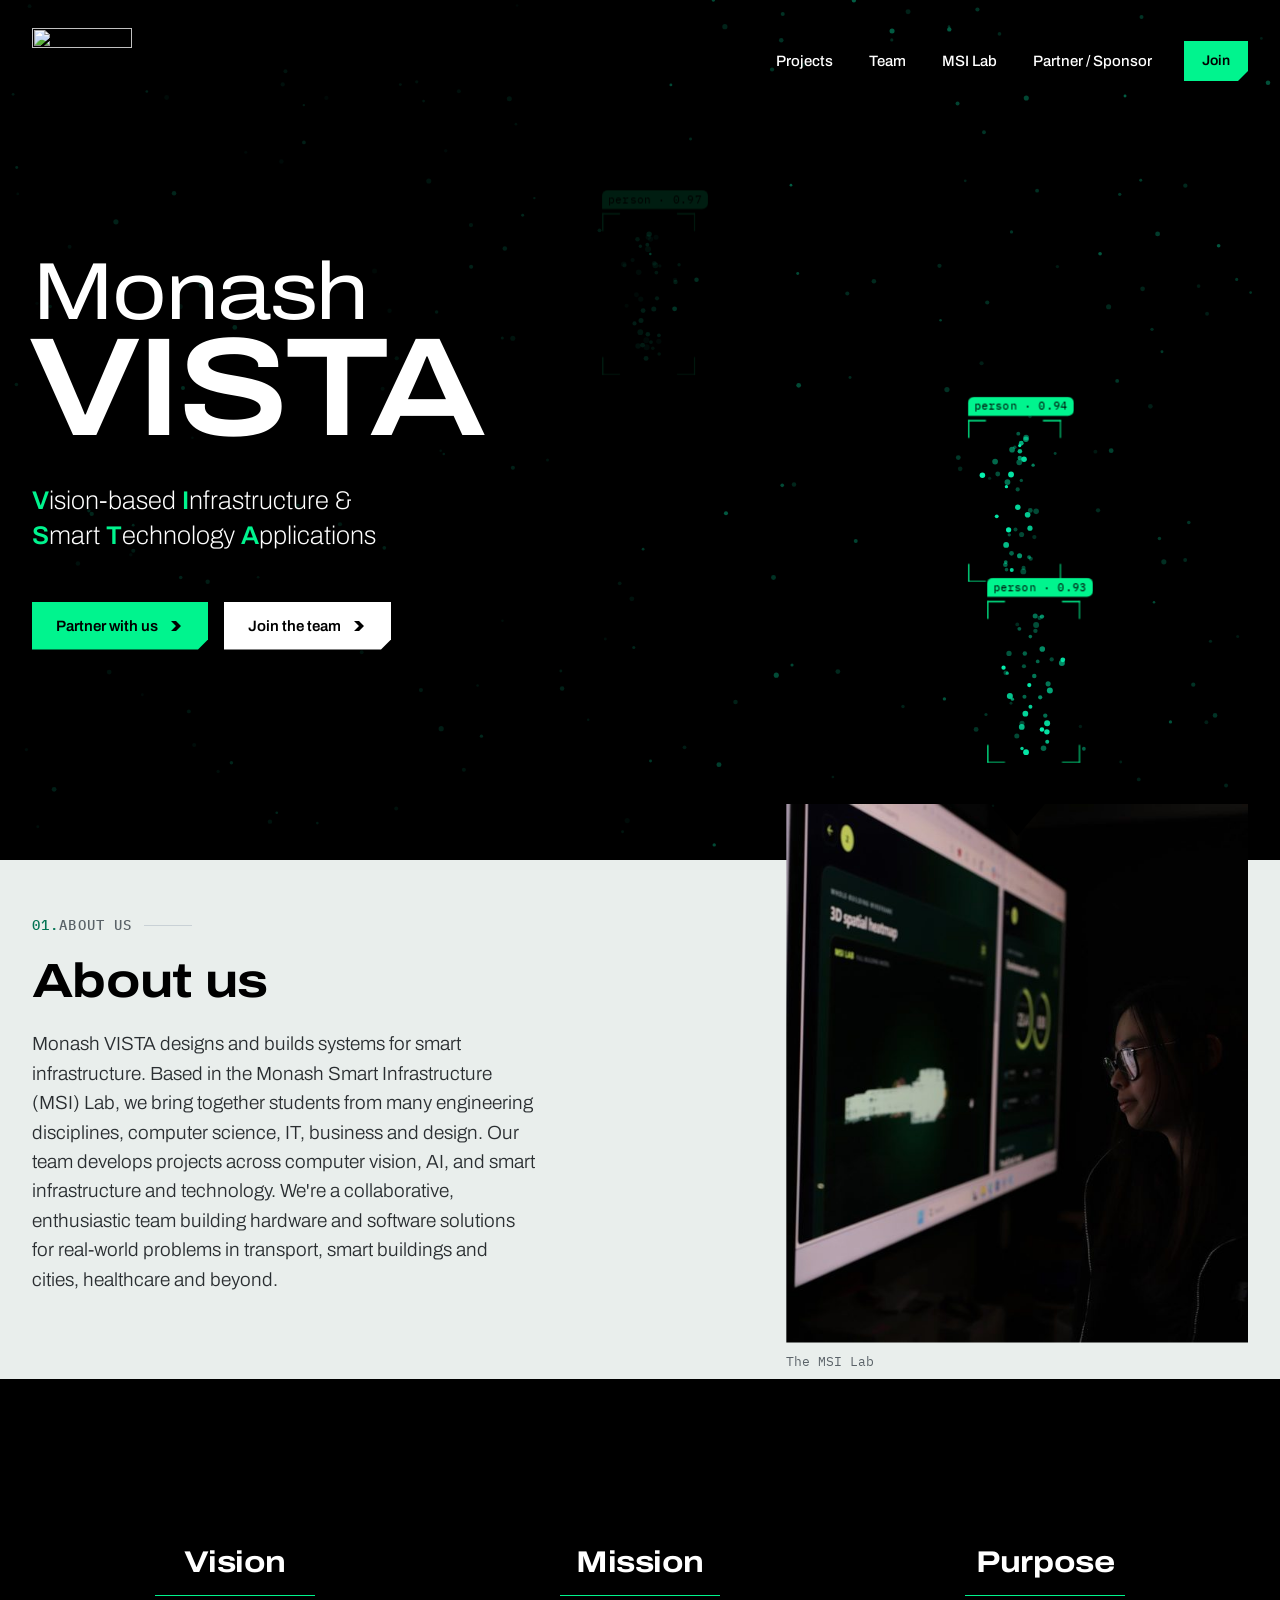
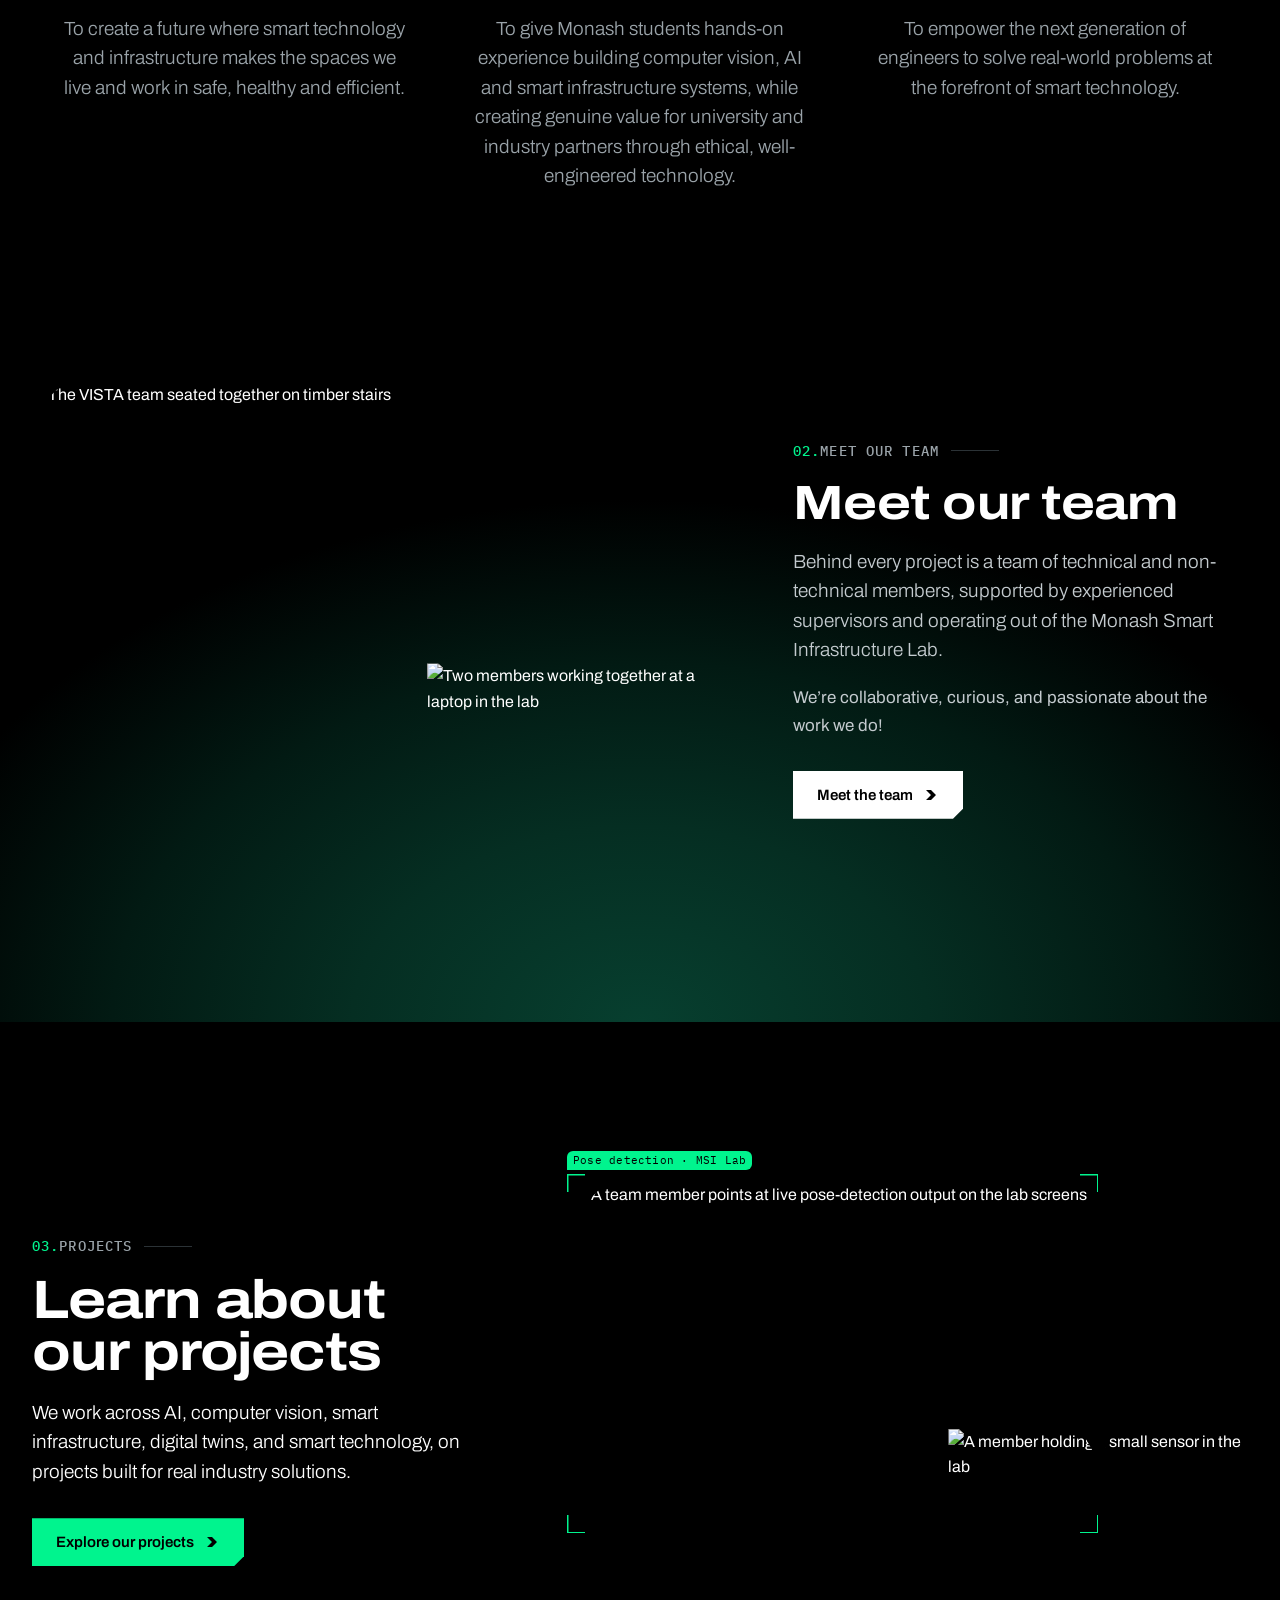
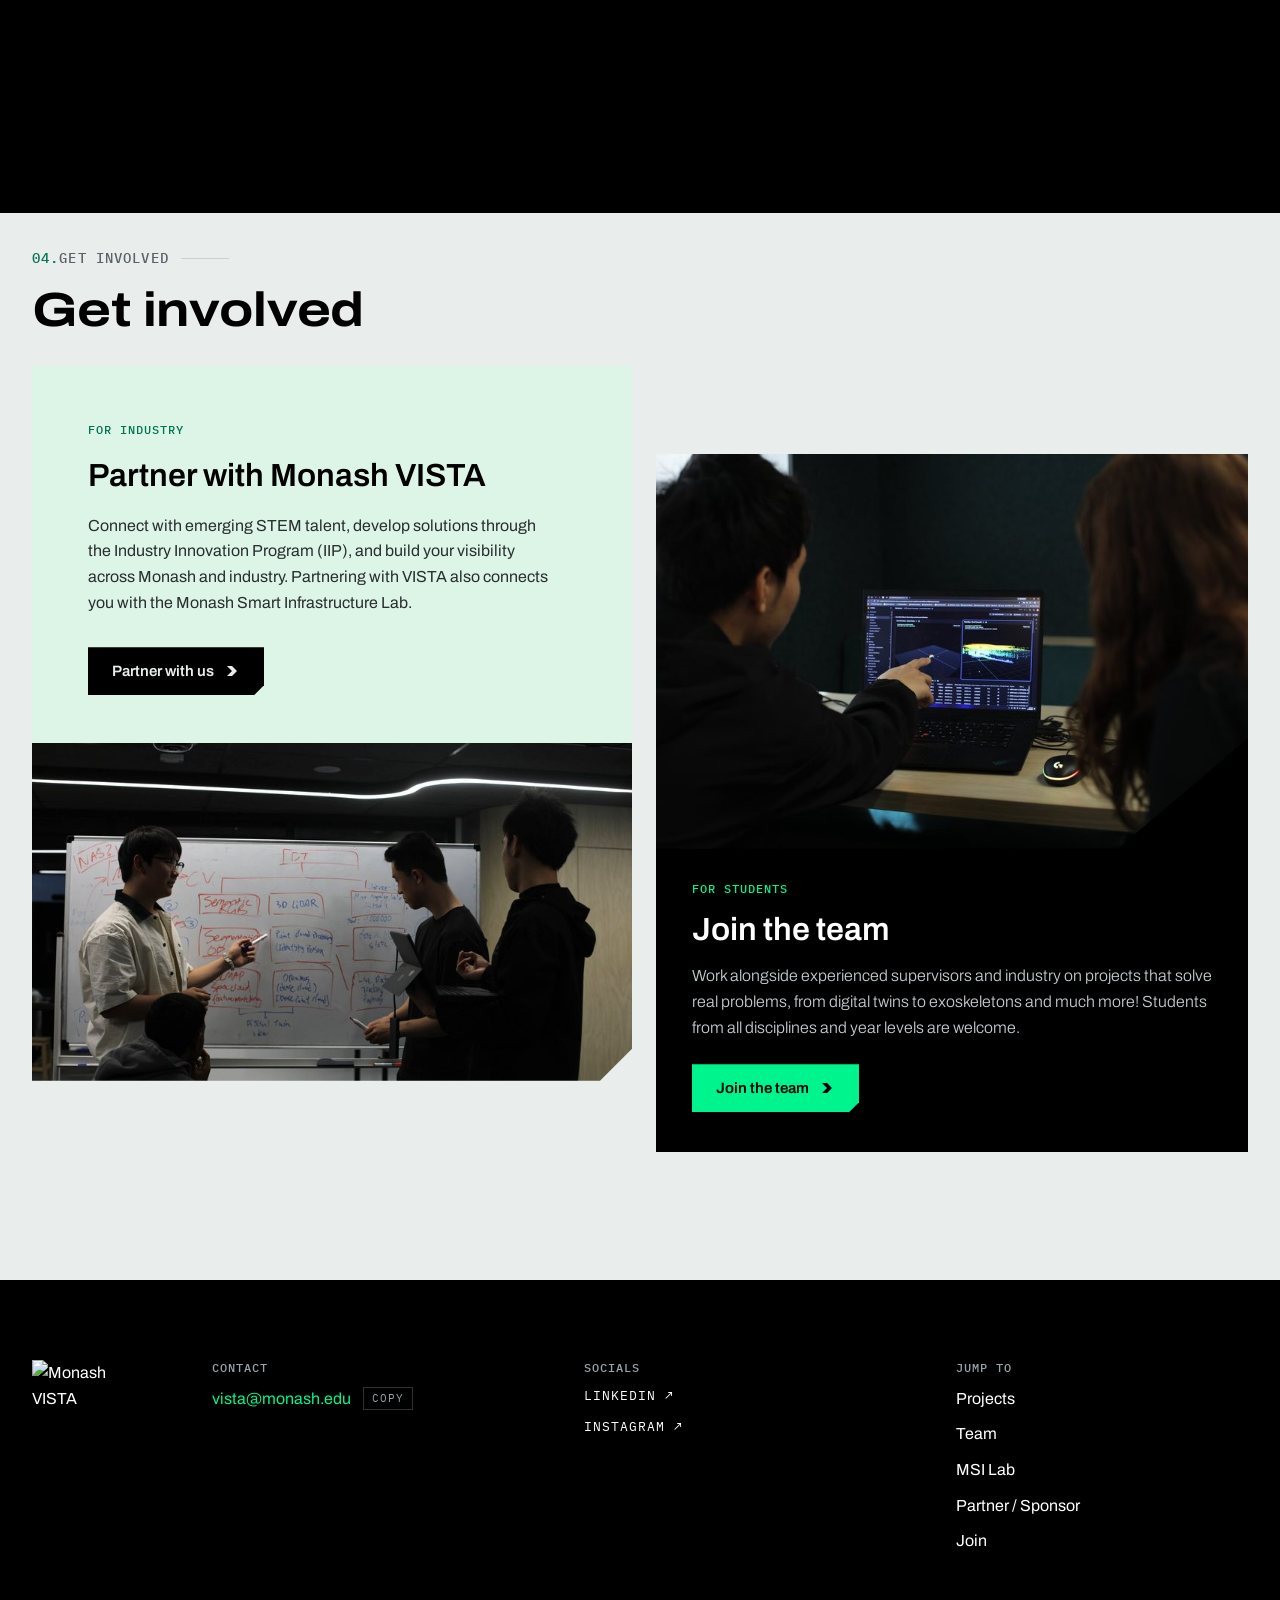
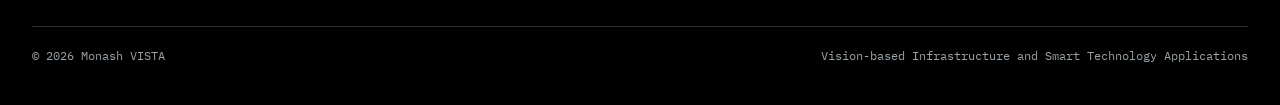
==== commit f1e845b0: "Colour update" ====
--- a/index.html
+++ b/index.html
@@ -3,7 +3,7 @@
 <head>
   <meta charset="utf-8">
   <meta name="viewport" content="width=device-width, initial-scale=1">
-  <title>Monash VISTA — Vision-based Infrastructure and Smart Technology Applications</title>
+  <title>Monash VISTA — Vision-based Infrastructure &amp; Smart Technology Applications</title>
   <meta name="description" content="Monash VISTA is an engineering student team designing vision-based sensing systems for smart infrastructure, based in the Monash Smart Infrastructure (MSI) Lab.">
   <meta property="og:title" content="Monash VISTA — Vision-based Infrastructure and Smart Technology Applications">
   <meta property="og:description" content="Monash VISTA is an engineering student team designing vision-based sensing systems for smart infrastructure, based in the Monash Smart Infrastructure (MSI) Lab.">
@@ -48,7 +48,7 @@
         <span class="hero__monash">Monash</span>
         <span class="hero__vista">VISTA</span>
       </h1>
-      <p class="hero__name"><b>V</b>ision-based <b>I</b>nfrastructure and<br><b>S</b>mart <b>T</b>echnology <b>A</b>pplications</p>
+      <p class="hero__name"><b>V</b>ision-based <b>I</b>nfrastructure &amp;<br><b>S</b>mart <b>T</b>echnology <b>A</b>pplications</p>
       <div class="hero__actions">
         <a class="btn" href="partner.html">Partner with us <svg class="chev" viewBox="0 0 12 10" aria-hidden="true"><polygon points="0,0 5,0 10,5 5,10 0,10 5,5" fill="currentColor"/></svg></a>
         <a class="btn btn--ink" href="join.html">Join the team <svg class="chev" viewBox="0 0 12 10" aria-hidden="true"><polygon points="0,0 5,0 10,5 5,10 0,10 5,5" fill="currentColor"/></svg></a>
--- a/assets/css/styles.css
+++ b/assets/css/styles.css
@@ -21,7 +21,7 @@
 /* 1. TOKENS ---------------------------------------------------------------- */
 :root,
 [data-theme="light"] {
-  --mint: #05f2af;
+  --mint: #00f48e;
   --mint-deep: #027353;     /* mint for TEXT on light backgrounds (Mint itself is too light) */
   --mint-wash: #e1fef6;
   --black: #000000;
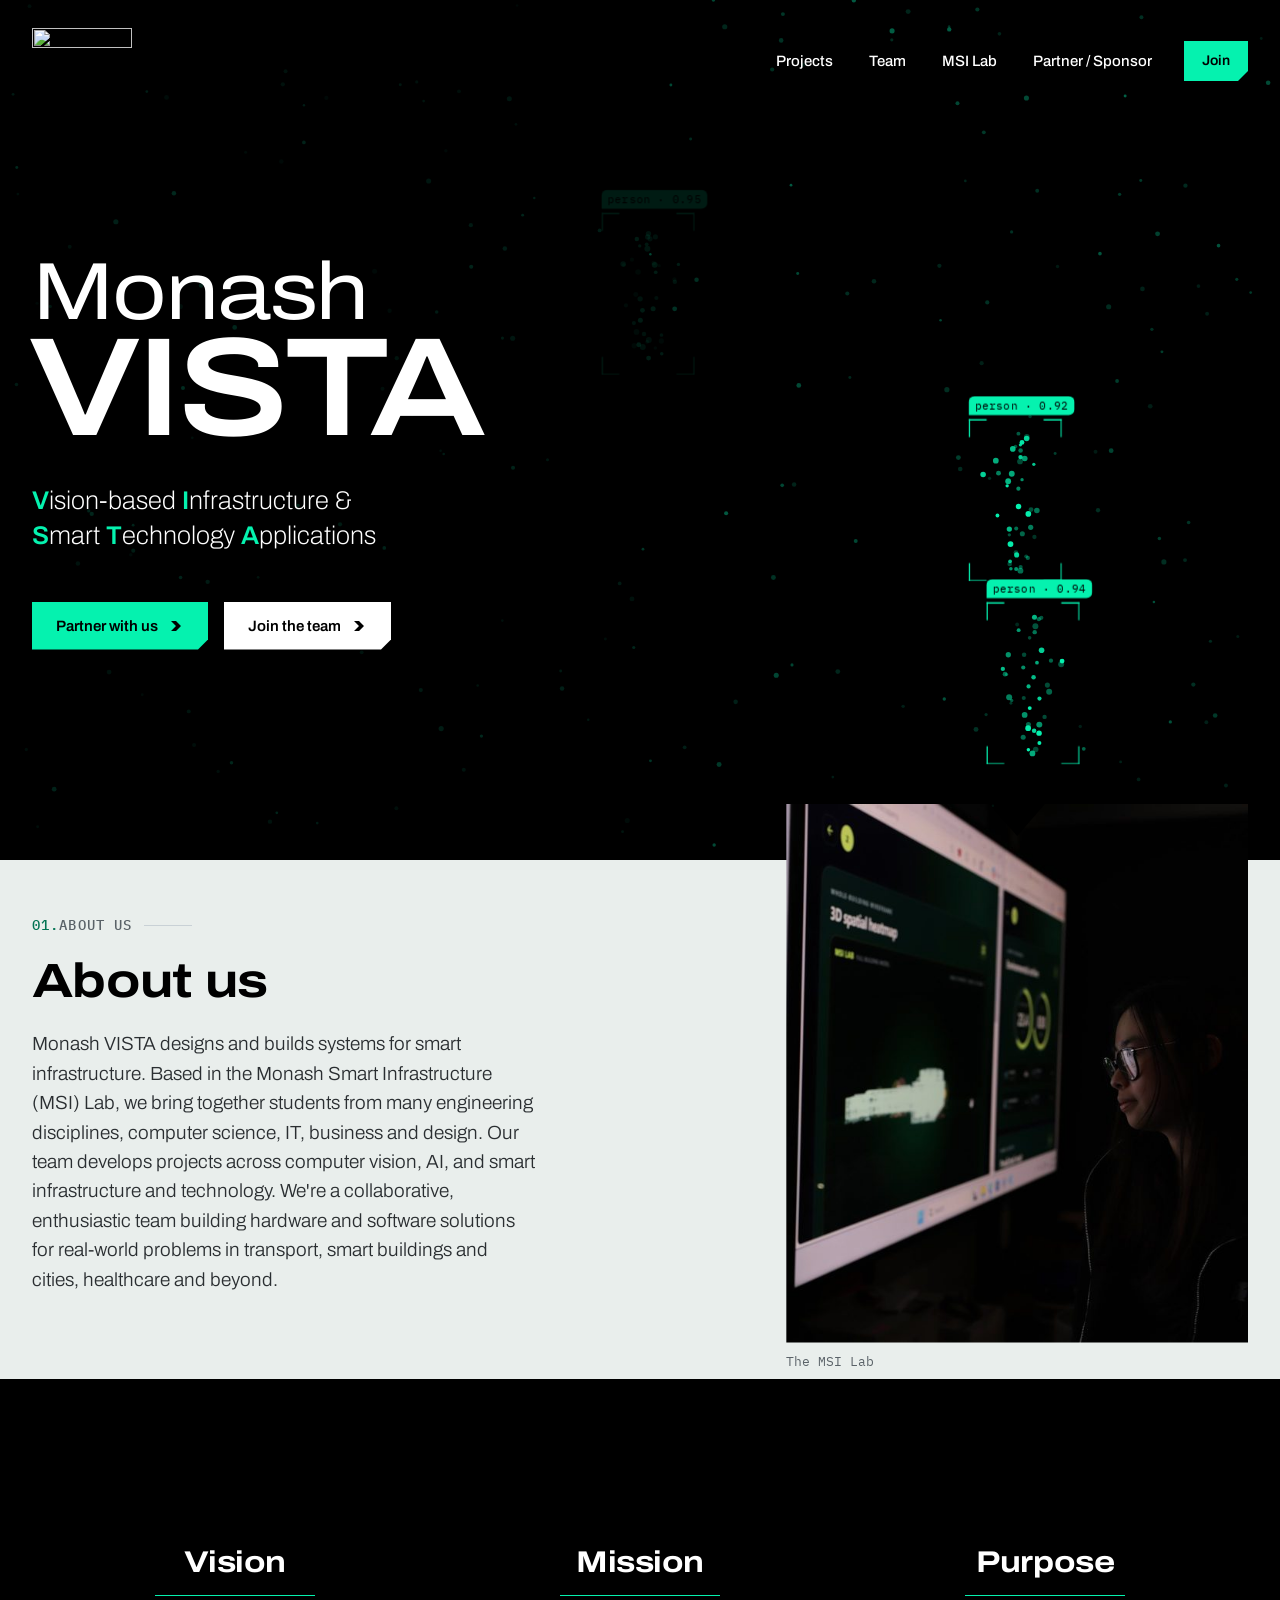
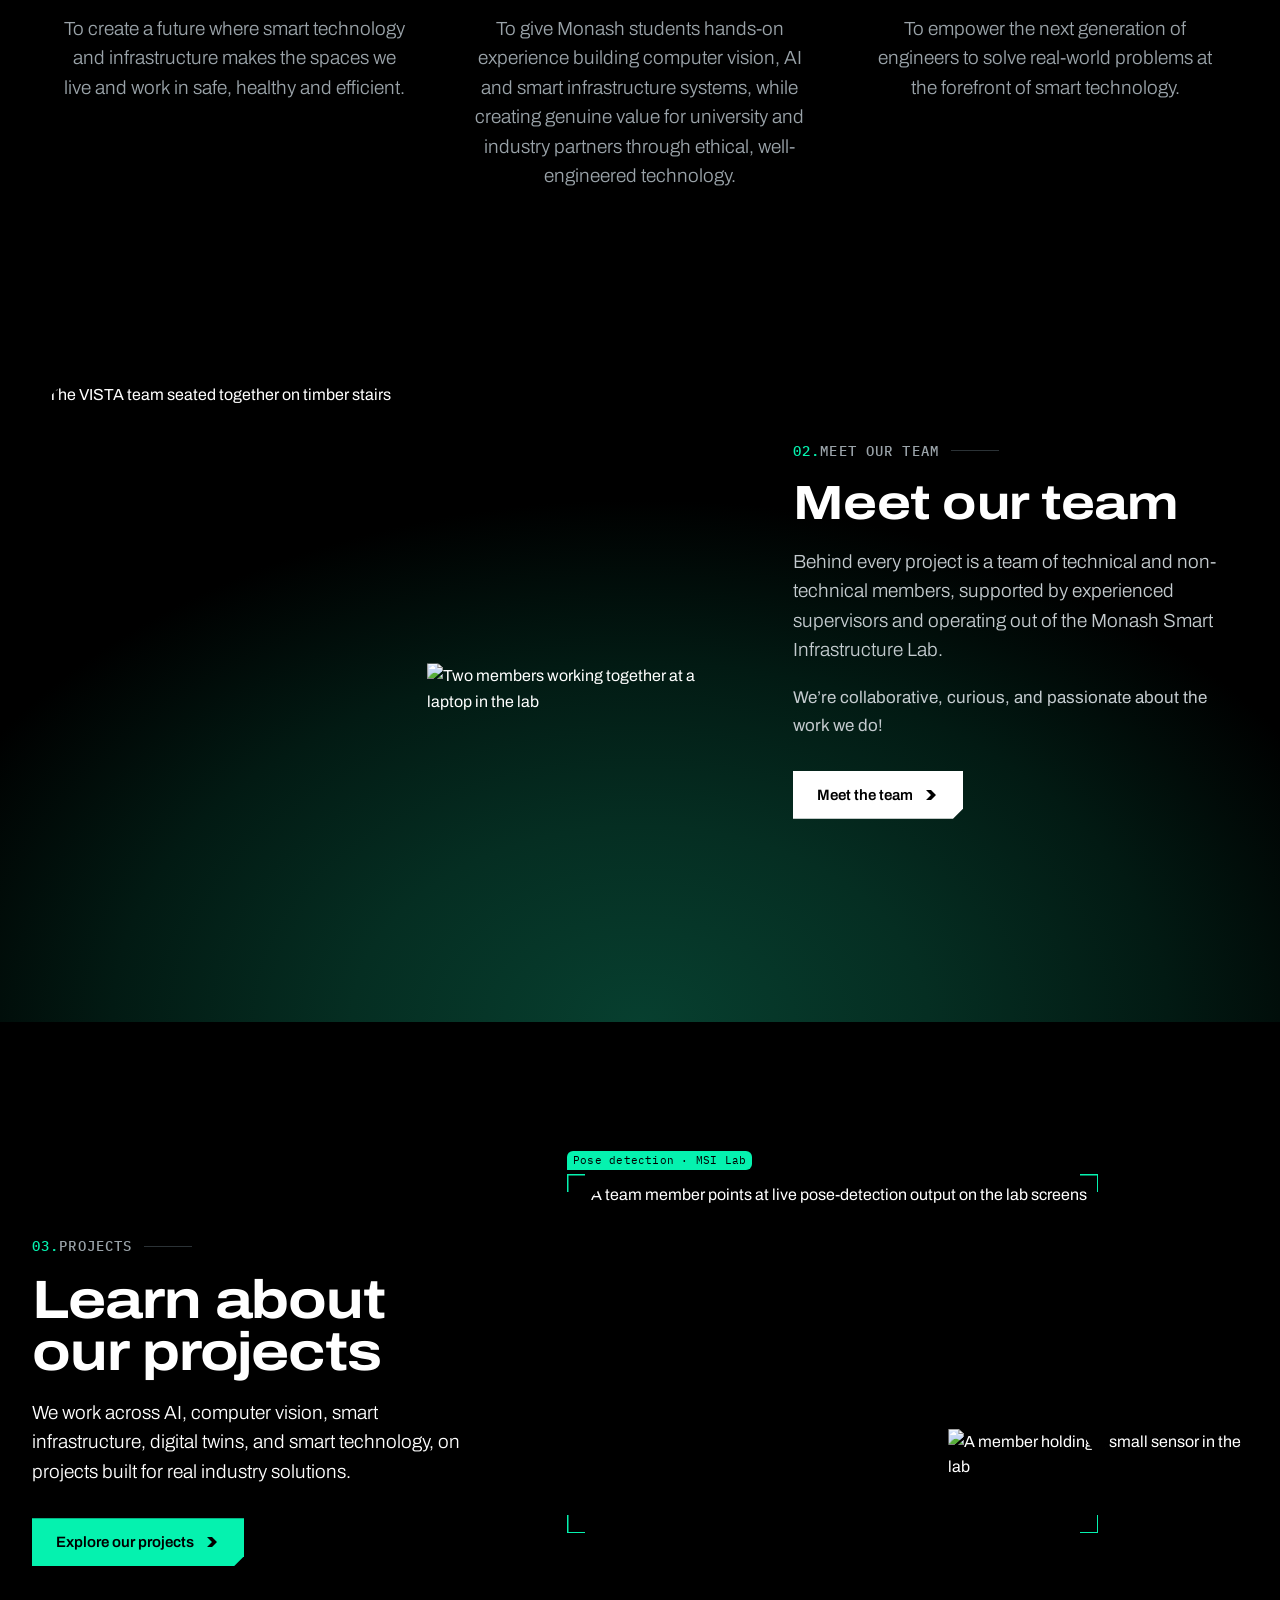
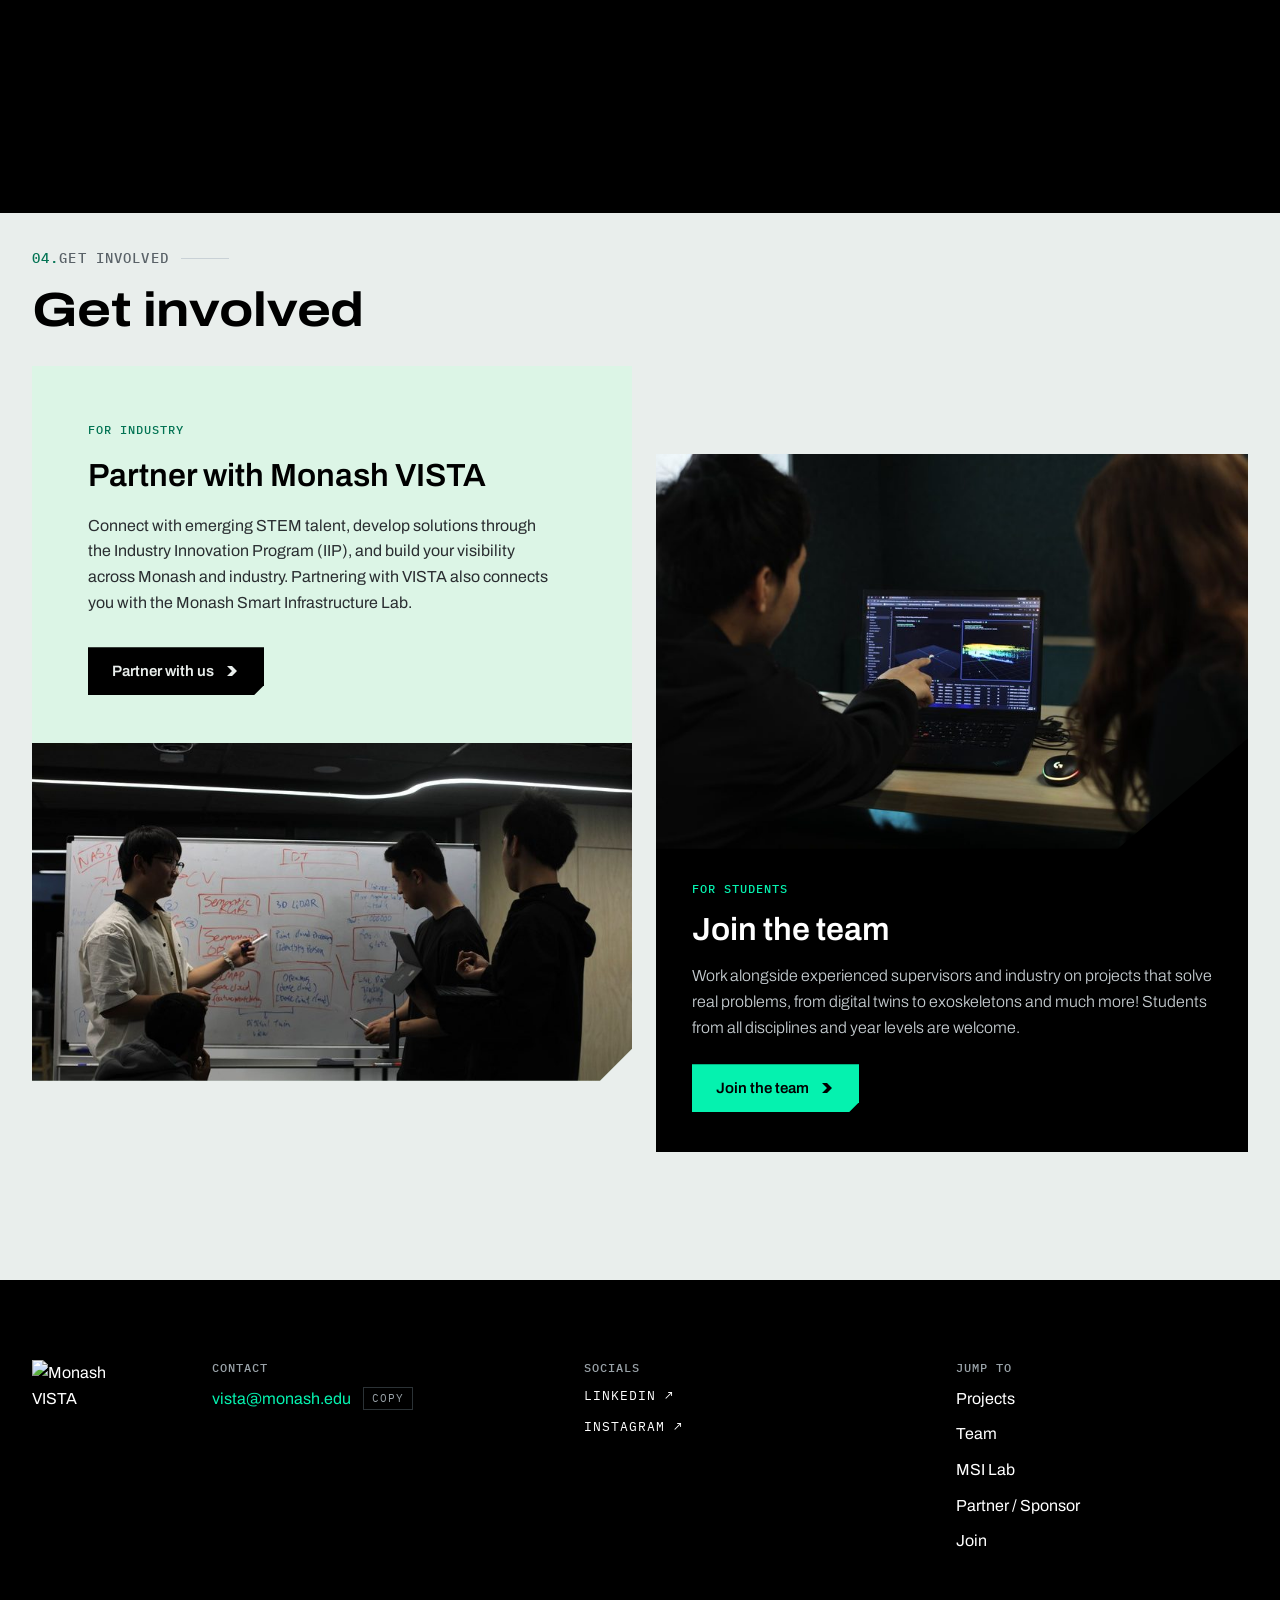
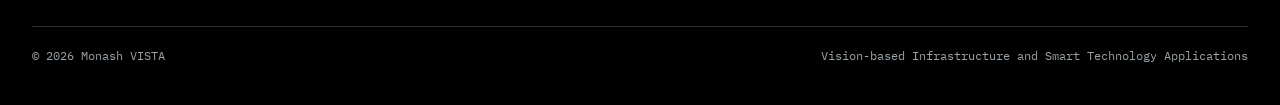
==== commit 8ea13b7a: "Fix logo that shows on web search" ====
--- a/index.html
+++ b/index.html
@@ -9,7 +9,10 @@
   <meta property="og:description" content="Monash VISTA is an engineering student team designing vision-based sensing systems for smart infrastructure, based in the Monash Smart Infrastructure (MSI) Lab.">
   <meta property="og:image" content="assets/images/team/team-2026-1600.jpg">
   <meta name="theme-color" content="#000000">
-  <link rel="icon" href="assets/images/logo/vista-mark-black.svg" type="image/svg+xml">
+  <link rel="icon" href="favicon.ico" sizes="48x48">
+  <link rel="icon" href="favicon.svg" type="image/svg+xml">
+  <link rel="icon" href="favicon-96.png" type="image/png" sizes="96x96">
+  <link rel="apple-touch-icon" href="apple-touch-icon.png">
 
   <!-- Fonts (free, Google Fonts): Archivo + IBM Plex Mono -->
   <link rel="preconnect" href="https://fonts.googleapis.com">
--- a/assets/css/styles.css
+++ b/assets/css/styles.css
@@ -21,7 +21,7 @@
 /* 1. TOKENS ---------------------------------------------------------------- */
 :root,
 [data-theme="light"] {
-  --mint: #00f48e;
+  --mint: #05F2AF;
   --mint-deep: #027353;     /* mint for TEXT on light backgrounds (Mint itself is too light) */
   --mint-wash: #e1fef6;
   --black: #000000;
@@ -336,7 +336,8 @@
   background-color: rgba(0, 0, 0, 0.3);
   background-image: linear-gradient(180deg, rgba(0, 0, 0, 0.35) 0%, rgba(0, 0, 0, 0) 20%, rgba(0, 0, 0, 0) 60%, rgba(0, 0, 0, 0.3) 72%, rgba(0, 0, 0, 0.65) 84%, rgba(0, 0, 0, 0.9) 94%, #000 100%);
 }
-.t-hero .site-header, .t-hero .page-header__body { position: relative; z-index: 2; }
+.t-hero .site-header { position: relative; z-index: 3; }
+.t-hero .page-header__body { position: relative; z-index: 2; }
 .t-hero .page-header__body { padding-top: max(240px, calc(28vw - 110px)); padding-bottom: 72px; }
 .t-hero .page-header__body p { color: #e4e9eb; }
 
